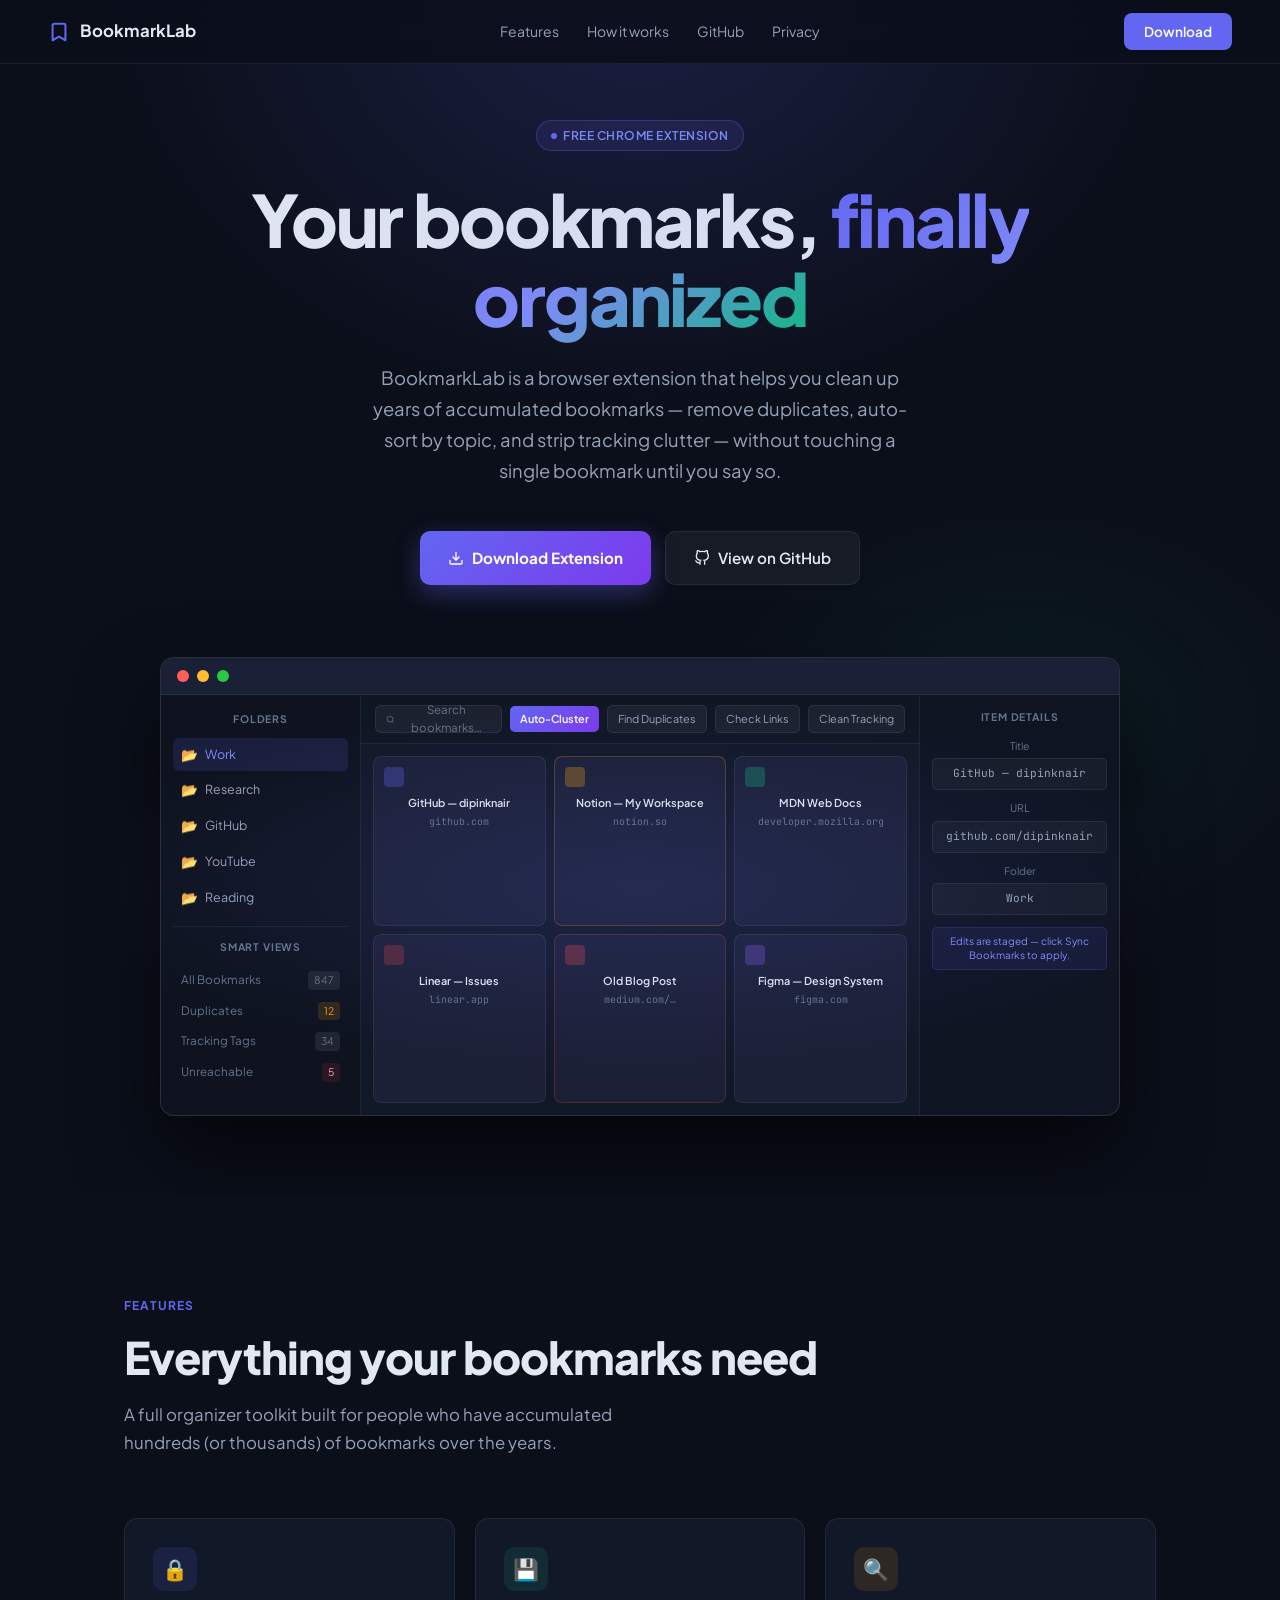
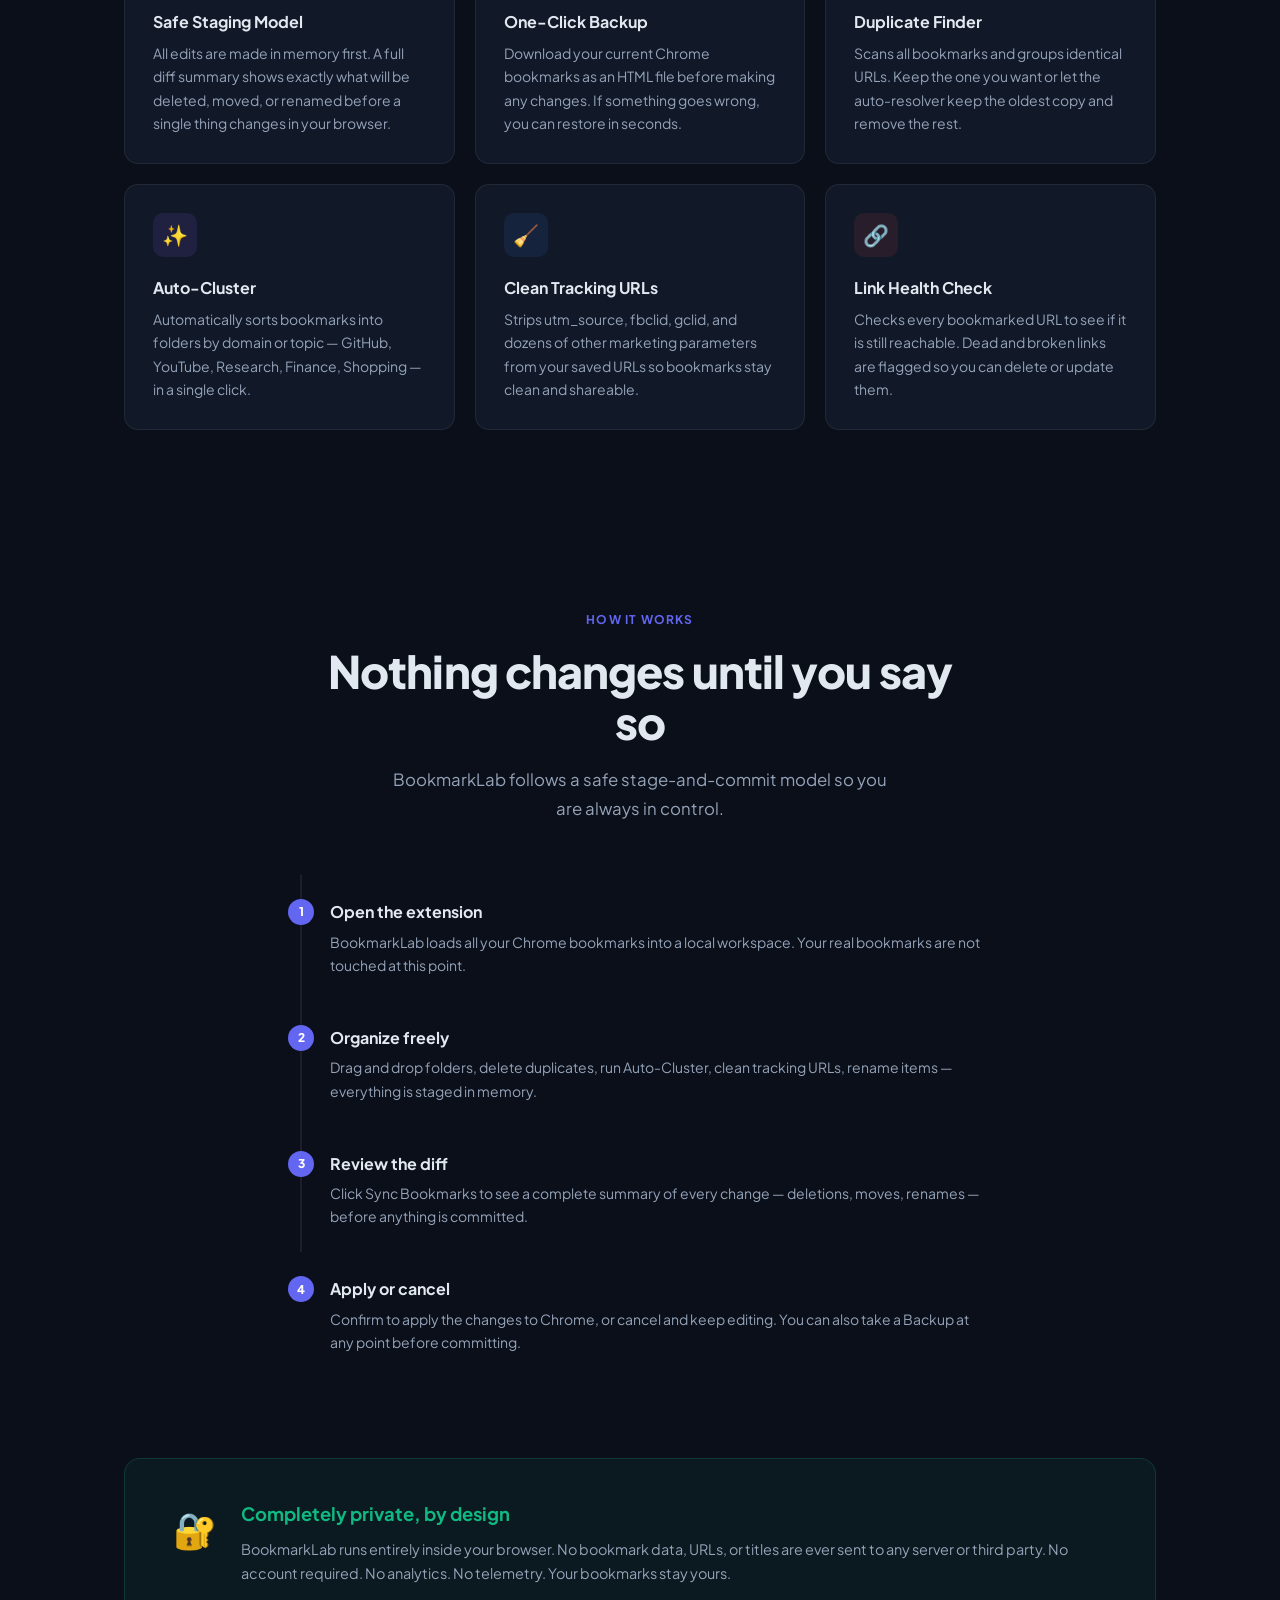
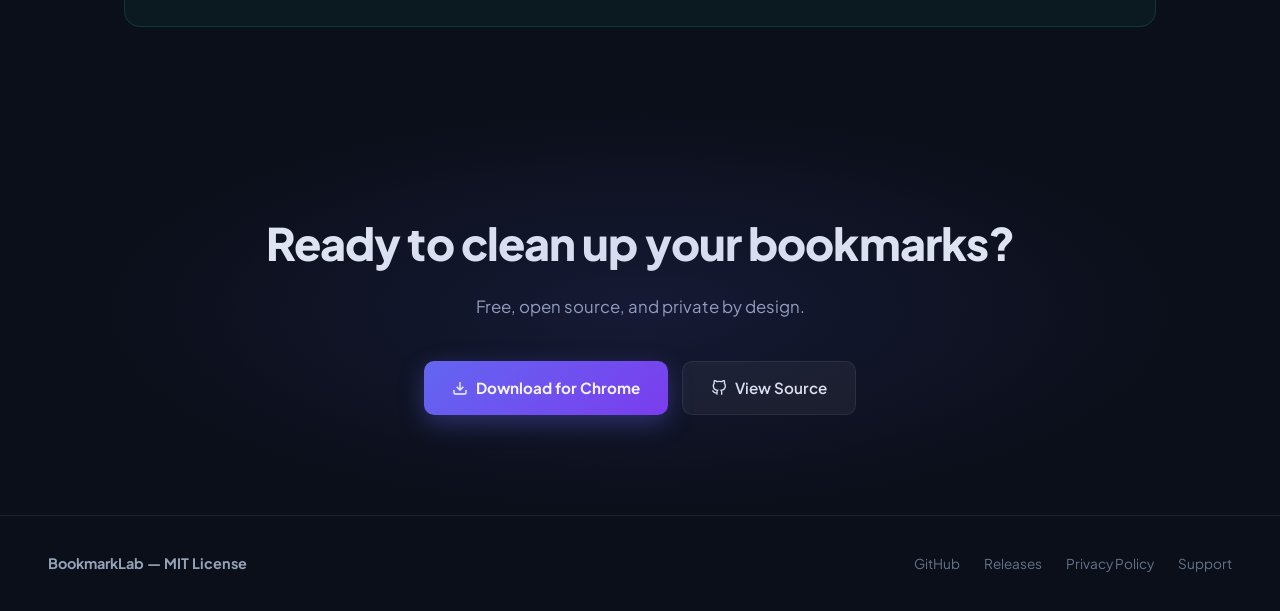
==== docs/index.html @ 8baebb4d "feat: add documentation site and GitHub Pages deployment workflow" ====
<!DOCTYPE html>
<html lang="en">
<head>
  <meta charset="UTF-8">
  <meta name="viewport" content="width=device-width, initial-scale=1.0">
  <title>BookmarkLab — Chrome Bookmark Organizer</title>
  <meta name="description" content="Organize, deduplicate, and clean your Chrome bookmarks. Review every change before it touches your browser.">
  <meta property="og:title" content="BookmarkLab">
  <meta property="og:description" content="A Chrome extension to organize, deduplicate, and clean your bookmarks safely.">
  <meta property="og:type" content="website">
  <link rel="preconnect" href="https://fonts.googleapis.com">
  <link rel="preconnect" href="https://fonts.gstatic.com" crossorigin>
  <link href="https://fonts.googleapis.com/css2?family=Plus+Jakarta+Sans:wght@400;500;600;700;800&family=JetBrains+Mono:wght@400;500&display=swap" rel="stylesheet">
  <style>
    *, *::before, *::after { box-sizing: border-box; margin: 0; padding: 0; }

    :root {
      --navy: #0b0f1a;
      --navy-2: #111827;
      --navy-3: #1a2035;
      --border: rgba(255,255,255,0.07);
      --indigo: #6366f1;
      --violet: #818cf8;
      --emerald: #10b981;
      --amber: #f59e0b;
      --text: #e2e8f0;
      --muted: #64748b;
      --sub: #94a3b8;
      --font: 'Plus Jakarta Sans', system-ui, sans-serif;
      --mono: 'JetBrains Mono', monospace;
    }

    html { scroll-behavior: smooth; }

    body {
      font-family: var(--font);
      background: var(--navy);
      color: var(--text);
      line-height: 1.6;
      -webkit-font-smoothing: antialiased;
    }

    /* ── NAV ──────────────────────────────────────── */
    nav {
      position: fixed; top: 0; left: 0; right: 0; z-index: 100;
      display: flex; align-items: center; justify-content: space-between;
      padding: 0 48px;
      height: 64px;
      background: rgba(11,15,26,0.85);
      backdrop-filter: blur(12px);
      border-bottom: 1px solid var(--border);
    }
    .nav-brand {
      display: flex; align-items: center; gap: 10px;
      font-weight: 700; font-size: 1.05rem; color: var(--text);
      text-decoration: none;
    }
    .nav-brand svg { color: var(--indigo); }
    .nav-links { display: flex; gap: 28px; }
    .nav-links a {
      font-size: 0.875rem; color: var(--sub);
      text-decoration: none; transition: color 0.2s;
    }
    .nav-links a:hover { color: var(--text); }
    .nav-cta {
      background: var(--indigo);
      color: #fff; font-size: 0.85rem; font-weight: 600;
      padding: 8px 20px; border-radius: 8px;
      text-decoration: none;
      transition: opacity 0.2s, transform 0.2s;
    }
    .nav-cta:hover { opacity: 0.88; transform: translateY(-1px); }

    /* ── HERO ─────────────────────────────────────── */
    .hero {
      min-height: 100vh;
      display: flex; flex-direction: column;
      align-items: center; justify-content: center;
      text-align: center;
      padding: 120px 24px 80px;
      position: relative;
      overflow: hidden;
    }
    .hero::before {
      content: '';
      position: absolute; inset: 0;
      background:
        radial-gradient(ellipse 60% 50% at 50% 0%, rgba(99,102,241,0.18) 0%, transparent 70%),
        radial-gradient(ellipse 40% 30% at 80% 60%, rgba(16,185,129,0.08) 0%, transparent 60%);
      pointer-events: none;
    }
    .hero-badge {
      display: inline-flex; align-items: center; gap: 6px;
      background: rgba(99,102,241,0.12);
      border: 1px solid rgba(99,102,241,0.3);
      color: var(--violet);
      font-size: 0.75rem; font-weight: 600;
      padding: 5px 14px; border-radius: 100px;
      margin-bottom: 28px;
      letter-spacing: 0.04em; text-transform: uppercase;
    }
    .hero-badge span { width: 6px; height: 6px; background: var(--indigo); border-radius: 50%; display: inline-block; }
    h1 {
      font-size: clamp(2.6rem, 6vw, 4.5rem);
      font-weight: 800; line-height: 1.1;
      letter-spacing: -0.03em;
      max-width: 800px;
      margin-bottom: 24px;
    }
    h1 em {
      font-style: normal;
      background: linear-gradient(135deg, var(--indigo), var(--violet), var(--emerald));
      -webkit-background-clip: text;
      -webkit-text-fill-color: transparent;
      background-clip: text;
    }
    .hero-sub {
      font-size: 1.15rem; color: var(--sub);
      max-width: 540px; margin-bottom: 44px; line-height: 1.7;
    }
    .hero-buttons {
      display: flex; gap: 14px; flex-wrap: wrap; justify-content: center;
    }
    .btn-primary {
      display: inline-flex; align-items: center; gap: 8px;
      background: linear-gradient(135deg, var(--indigo), #7c3aed);
      color: #fff; font-weight: 700; font-size: 0.95rem;
      padding: 14px 28px; border-radius: 10px;
      text-decoration: none;
      box-shadow: 0 8px 24px rgba(99,102,241,0.35);
      transition: transform 0.2s, box-shadow 0.2s;
    }
    .btn-primary:hover { transform: translateY(-2px); box-shadow: 0 12px 32px rgba(99,102,241,0.5); }
    .btn-secondary {
      display: inline-flex; align-items: center; gap: 8px;
      background: rgba(255,255,255,0.05);
      border: 1px solid var(--border);
      color: var(--text); font-weight: 600; font-size: 0.95rem;
      padding: 14px 28px; border-radius: 10px;
      text-decoration: none;
      transition: background 0.2s, transform 0.2s;
    }
    .btn-secondary:hover { background: rgba(255,255,255,0.09); transform: translateY(-2px); }

    /* ── SCREENSHOT MOCKUP ────────────────────────── */
    .mockup-wrap {
      margin-top: 72px;
      max-width: 960px; width: 100%;
      position: relative;
    }
    .mockup-glow {
      position: absolute; inset: -40px;
      background: radial-gradient(ellipse 80% 50% at 50% 50%, rgba(99,102,241,0.15), transparent 70%);
      pointer-events: none;
    }
    .mockup-frame {
      background: var(--navy-2);
      border: 1px solid rgba(255,255,255,0.1);
      border-radius: 14px;
      overflow: hidden;
      box-shadow: 0 40px 80px rgba(0,0,0,0.6);
    }
    .mockup-titlebar {
      background: var(--navy-3);
      padding: 12px 16px;
      display: flex; align-items: center; gap: 8px;
      border-bottom: 1px solid var(--border);
    }
    .dot { width: 12px; height: 12px; border-radius: 50%; }
    .dot-r { background: #ff5f57; }
    .dot-y { background: #febc2e; }
    .dot-g { background: #28c840; }
    .mockup-inner {
      display: grid;
      grid-template-columns: 200px 1fr 200px;
      height: 420px;
    }
    .mock-sidebar {
      background: rgba(0,0,0,0.2);
      border-right: 1px solid var(--border);
      padding: 16px 12px;
    }
    .mock-sidebar-title { font-size: 0.65rem; font-weight: 700; color: var(--muted); letter-spacing: 0.08em; text-transform: uppercase; margin-bottom: 10px; padding: 0 4px; }
    .mock-folder {
      display: flex; align-items: center; gap: 7px;
      padding: 6px 8px; border-radius: 6px;
      font-size: 0.78rem; color: var(--sub);
      cursor: default; margin-bottom: 2px;
    }
    .mock-folder.active { background: rgba(99,102,241,0.15); color: var(--violet); }
    .mock-folder-icon { font-size: 0.85rem; }
    .mock-divider { height: 1px; background: var(--border); margin: 12px 0; }
    .mock-view-item {
      display: flex; align-items: center; justify-content: space-between;
      padding: 5px 8px; border-radius: 5px;
      font-size: 0.73rem; color: var(--muted); margin-bottom: 2px;
      cursor: default;
    }
    .mock-view-item span { font-size: 0.65rem; background: rgba(255,255,255,0.08); padding: 1px 6px; border-radius: 4px; }
    .mock-view-item.warn span { background: rgba(245,158,11,0.15); color: var(--amber); }
    .mock-view-item.danger span { background: rgba(239,68,68,0.12); color: #fca5a5; }

    .mock-main { display: flex; flex-direction: column; }
    .mock-toolbar {
      padding: 10px 14px;
      display: flex; align-items: center; gap: 8px;
      border-bottom: 1px solid var(--border);
      background: rgba(0,0,0,0.1);
    }
    .mock-search {
      flex: 1; height: 28px; border-radius: 6px;
      background: rgba(255,255,255,0.05); border: 1px solid var(--border);
      display: flex; align-items: center; gap: 7px; padding: 0 10px;
      font-size: 0.72rem; color: var(--muted);
    }
    .mock-btn {
      padding: 4px 10px; border-radius: 5px;
      background: rgba(255,255,255,0.05); border: 1px solid var(--border);
      font-size: 0.68rem; color: var(--sub); white-space: nowrap;
    }
    .mock-btn.accent { background: linear-gradient(135deg, var(--indigo), #7c3aed); border: none; color: #fff; font-weight: 600; }
    .mock-grid {
      display: grid; grid-template-columns: repeat(3, 1fr);
      gap: 8px; padding: 12px; flex: 1; overflow: hidden;
    }
    .mock-card {
      background: var(--navy-3); border: 1px solid var(--border);
      border-radius: 8px; padding: 10px;
    }
    .mock-card-fav { width: 20px; height: 20px; border-radius: 4px; background: var(--border); margin-bottom: 7px; }
    .mock-card-title { font-size: 0.68rem; font-weight: 600; color: var(--text); margin-bottom: 3px; white-space: nowrap; overflow: hidden; text-overflow: ellipsis; }
    .mock-card-url { font-size: 0.62rem; color: var(--muted); font-family: var(--mono); white-space: nowrap; overflow: hidden; text-overflow: ellipsis; }
    .mock-card.dup { border-color: rgba(245,158,11,0.25); }
    .mock-card.broken { border-color: rgba(239,68,68,0.25); }

    .mock-inspector {
      border-left: 1px solid var(--border);
      padding: 14px 12px;
      background: rgba(0,0,0,0.15);
    }
    .mock-insp-title { font-size: 0.65rem; font-weight: 700; color: var(--muted); letter-spacing: 0.08em; text-transform: uppercase; margin-bottom: 12px; }
    .mock-insp-label { font-size: 0.65rem; color: var(--muted); margin-bottom: 4px; margin-top: 10px; }
    .mock-insp-field { background: rgba(255,255,255,0.04); border: 1px solid var(--border); border-radius: 5px; padding: 6px 8px; font-size: 0.7rem; color: var(--sub); font-family: var(--mono); width: 100%; }
    .mock-insp-badge { margin-top: 12px; background: rgba(99,102,241,0.1); border: 1px solid rgba(99,102,241,0.2); border-radius: 5px; padding: 6px 8px; font-size: 0.63rem; color: var(--violet); line-height: 1.4; }

    /* ── FEATURES ─────────────────────────────────── */
    section { padding: 100px 24px; max-width: 1080px; margin: 0 auto; }
    .section-label {
      font-size: 0.75rem; font-weight: 700; letter-spacing: 0.1em;
      text-transform: uppercase; color: var(--indigo);
      margin-bottom: 16px;
    }
    .section-title {
      font-size: clamp(1.8rem, 4vw, 2.8rem);
      font-weight: 800; letter-spacing: -0.02em;
      margin-bottom: 18px; line-height: 1.15;
    }
    .section-sub { font-size: 1.05rem; color: var(--sub); max-width: 520px; line-height: 1.7; margin-bottom: 60px; }

    .features-grid { display: grid; grid-template-columns: repeat(auto-fit, minmax(300px, 1fr)); gap: 20px; }
    .feature-card {
      background: var(--navy-2);
      border: 1px solid var(--border);
      border-radius: 14px; padding: 28px;
      transition: border-color 0.2s, transform 0.2s;
    }
    .feature-card:hover { border-color: rgba(99,102,241,0.3); transform: translateY(-3px); }
    .feature-icon {
      width: 44px; height: 44px; border-radius: 10px;
      display: flex; align-items: center; justify-content: center;
      margin-bottom: 18px;
      font-size: 1.3rem;
    }
    .feature-icon.indigo { background: rgba(99,102,241,0.12); }
    .feature-icon.emerald { background: rgba(16,185,129,0.12); }
    .feature-icon.amber { background: rgba(245,158,11,0.12); }
    .feature-icon.red { background: rgba(239,68,68,0.10); }
    .feature-icon.violet { background: rgba(139,92,246,0.12); }
    .feature-icon.blue { background: rgba(59,130,246,0.10); }
    .feature-card h3 { font-size: 1rem; font-weight: 700; margin-bottom: 8px; }
    .feature-card p { font-size: 0.875rem; color: var(--sub); line-height: 1.65; }

    /* ── HOW IT WORKS ─────────────────────────────── */
    .how-section { padding: 80px 24px; }
    .how-inner { max-width: 680px; margin: 0 auto; text-align: center; }
    .steps { display: flex; flex-direction: column; gap: 0; margin-top: 52px; text-align: left; }
    .step {
      display: flex; gap: 20px; padding: 24px 0;
      border-left: 2px solid var(--border); padding-left: 28px;
      position: relative;
    }
    .step::before {
      content: attr(data-n);
      position: absolute; left: -14px; top: 24px;
      width: 26px; height: 26px;
      background: var(--indigo); color: #fff;
      font-size: 0.75rem; font-weight: 800;
      border-radius: 50%;
      display: flex; align-items: center; justify-content: center;
    }
    .step:last-child { border-left-color: transparent; }
    .step-body h4 { font-size: 1rem; font-weight: 700; margin-bottom: 6px; }
    .step-body p { font-size: 0.875rem; color: var(--sub); line-height: 1.65; }

    /* ── PRIVACY CALLOUT ──────────────────────────── */
    .privacy-banner {
      margin: 0 24px 80px;
      max-width: 1080px;
      margin-left: auto; margin-right: auto;
      background: rgba(16,185,129,0.06);
      border: 1px solid rgba(16,185,129,0.2);
      border-radius: 16px; padding: 40px 48px;
      display: flex; align-items: flex-start; gap: 24px;
    }
    .privacy-icon { font-size: 2.2rem; flex-shrink: 0; margin-top: 2px; }
    .privacy-banner h3 { font-size: 1.15rem; font-weight: 700; color: var(--emerald); margin-bottom: 8px; }
    .privacy-banner p { font-size: 0.9rem; color: var(--sub); line-height: 1.7; }

    /* ── CTA ──────────────────────────────────────── */
    .cta-section {
      text-align: center; padding: 100px 24px;
      position: relative; overflow: hidden;
    }
    .cta-section::before {
      content: '';
      position: absolute; inset: 0;
      background: radial-gradient(ellipse 60% 70% at 50% 50%, rgba(99,102,241,0.12), transparent 70%);
      pointer-events: none;
    }
    .cta-section h2 { font-size: clamp(1.8rem, 4vw, 2.8rem); font-weight: 800; letter-spacing: -0.02em; margin-bottom: 16px; }
    .cta-section p { font-size: 1.05rem; color: var(--sub); margin-bottom: 40px; }

    /* ── FOOTER ───────────────────────────────────── */
    footer {
      border-top: 1px solid var(--border);
      padding: 36px 48px;
      display: flex; align-items: center; justify-content: space-between;
      flex-wrap: wrap; gap: 16px;
    }
    .footer-brand { font-weight: 700; font-size: 0.9rem; color: var(--sub); }
    .footer-links { display: flex; gap: 24px; }
    .footer-links a { font-size: 0.85rem; color: var(--muted); text-decoration: none; transition: color 0.2s; }
    .footer-links a:hover { color: var(--text); }

    @media (max-width: 768px) {
      nav { padding: 0 20px; }
      .nav-links { display: none; }
      .mockup-inner { grid-template-columns: 1fr; }
      .mock-sidebar, .mock-inspector { display: none; }
      .privacy-banner { flex-direction: column; padding: 28px 24px; }
      footer { flex-direction: column; align-items: flex-start; }
    }
  </style>
</head>
<body>

  <!-- Nav -->
  <nav>
    <a class="nav-brand" href="#">
      <svg width="22" height="22" viewBox="0 0 24 24" fill="none" stroke="currentColor" stroke-width="2.2" stroke-linecap="round" stroke-linejoin="round">
        <path d="m19 21-7-4-7 4V5a2 2 0 0 1 2-2h10a2 2 0 0 1 2 2v16z"/>
      </svg>
      BookmarkLab
    </a>
    <div class="nav-links">
      <a href="#features">Features</a>
      <a href="#how-it-works">How it works</a>
      <a href="https://github.com/dipinknair/bookmarklab-extension" target="_blank">GitHub</a>
      <a href="https://github.com/dipinknair/bookmarklab-extension/blob/main/PRIVACY_POLICY.md" target="_blank">Privacy</a>
    </div>
    <a class="nav-cta" href="https://github.com/dipinknair/bookmarklab-extension/releases/latest" target="_blank">Download</a>
  </nav>

  <!-- Hero -->
  <div class="hero">
    <div class="hero-badge"><span></span> Free Chrome Extension</div>
    <h1>Your bookmarks, <em>finally organized</em></h1>
    <p class="hero-sub">
      BookmarkLab is a browser extension that helps you clean up years of accumulated bookmarks — remove duplicates, auto-sort by topic, and strip tracking clutter — without touching a single bookmark until you say so.
    </p>
    <div class="hero-buttons">
      <a class="btn-primary" href="https://github.com/dipinknair/bookmarklab-extension/releases/latest" target="_blank">
        <svg width="16" height="16" viewBox="0 0 24 24" fill="none" stroke="currentColor" stroke-width="2"><path d="M21 15v4a2 2 0 0 1-2 2H5a2 2 0 0 1-2-2v-4"/><polyline points="7 10 12 15 17 10"/><line x1="12" y1="15" x2="12" y2="3"/></svg>
        Download Extension
      </a>
      <a class="btn-secondary" href="https://github.com/dipinknair/bookmarklab-extension" target="_blank">
        <svg width="16" height="16" viewBox="0 0 24 24" fill="none" stroke="currentColor" stroke-width="2"><path d="M9 19c-5 1.5-5-2.5-7-3m14 6v-3.87a3.37 3.37 0 0 0-.94-2.61c3.14-.35 6.44-1.54 6.44-7A5.44 5.44 0 0 0 20 4.77 5.07 5.07 0 0 0 19.91 1S18.73.65 16 2.48a13.38 13.38 0 0 0-7 0C6.27.65 5.09 1 5.09 1A5.07 5.07 0 0 0 5 4.77a5.44 5.44 0 0 0-1.5 3.78c0 5.42 3.3 6.61 6.44 7A3.37 3.37 0 0 0 9 18.13V22"/></svg>
        View on GitHub
      </a>
    </div>

    <!-- UI Mockup -->
    <div class="mockup-wrap">
      <div class="mockup-glow"></div>
      <div class="mockup-frame">
        <div class="mockup-titlebar">
          <div class="dot dot-r"></div>
          <div class="dot dot-y"></div>
          <div class="dot dot-g"></div>
        </div>
        <div class="mockup-inner">
          <!-- Sidebar -->
          <div class="mock-sidebar">
            <div class="mock-sidebar-title">Folders</div>
            <div class="mock-folder active"><span class="mock-folder-icon">📂</span> Work</div>
            <div class="mock-folder"><span class="mock-folder-icon">📂</span> Research</div>
            <div class="mock-folder"><span class="mock-folder-icon">📂</span> GitHub</div>
            <div class="mock-folder"><span class="mock-folder-icon">📂</span> YouTube</div>
            <div class="mock-folder"><span class="mock-folder-icon">📂</span> Reading</div>
            <div class="mock-divider"></div>
            <div class="mock-sidebar-title">Smart Views</div>
            <div class="mock-view-item">All Bookmarks <span>847</span></div>
            <div class="mock-view-item warn">Duplicates <span>12</span></div>
            <div class="mock-view-item">Tracking Tags <span>34</span></div>
            <div class="mock-view-item danger">Unreachable <span>5</span></div>
          </div>

          <!-- Main -->
          <div class="mock-main">
            <div class="mock-toolbar">
              <div class="mock-search">
                <svg width="11" height="11" viewBox="0 0 24 24" fill="none" stroke="currentColor" stroke-width="2"><circle cx="11" cy="11" r="8"/><line x1="21" y1="21" x2="16.65" y2="16.65"/></svg>
                Search bookmarks…
              </div>
              <div class="mock-btn accent">Auto-Cluster</div>
              <div class="mock-btn">Find Duplicates</div>
              <div class="mock-btn">Check Links</div>
              <div class="mock-btn">Clean Tracking</div>
            </div>
            <div class="mock-grid">
              <div class="mock-card">
                <div class="mock-card-fav" style="background:rgba(99,102,241,0.3);"></div>
                <div class="mock-card-title">GitHub — dipinknair</div>
                <div class="mock-card-url">github.com</div>
              </div>
              <div class="mock-card dup">
                <div class="mock-card-fav" style="background:rgba(245,158,11,0.3);"></div>
                <div class="mock-card-title">Notion — My Workspace</div>
                <div class="mock-card-url">notion.so</div>
              </div>
              <div class="mock-card">
                <div class="mock-card-fav" style="background:rgba(16,185,129,0.3);"></div>
                <div class="mock-card-title">MDN Web Docs</div>
                <div class="mock-card-url">developer.mozilla.org</div>
              </div>
              <div class="mock-card">
                <div class="mock-card-fav" style="background:rgba(239,68,68,0.25);"></div>
                <div class="mock-card-title">Linear — Issues</div>
                <div class="mock-card-url">linear.app</div>
              </div>
              <div class="mock-card broken">
                <div class="mock-card-fav" style="background:rgba(239,68,68,0.3);"></div>
                <div class="mock-card-title">Old Blog Post</div>
                <div class="mock-card-url">medium.com/…</div>
              </div>
              <div class="mock-card">
                <div class="mock-card-fav" style="background:rgba(139,92,246,0.3);"></div>
                <div class="mock-card-title">Figma — Design System</div>
                <div class="mock-card-url">figma.com</div>
              </div>
            </div>
          </div>

          <!-- Inspector -->
          <div class="mock-inspector">
            <div class="mock-insp-title">Item Details</div>
            <div class="mock-insp-label">Title</div>
            <div class="mock-insp-field">GitHub — dipinknair</div>
            <div class="mock-insp-label">URL</div>
            <div class="mock-insp-field">github.com/dipinknair</div>
            <div class="mock-insp-label">Folder</div>
            <div class="mock-insp-field">Work</div>
            <div class="mock-insp-badge">Edits are staged — click Sync Bookmarks to apply.</div>
          </div>
        </div>
      </div>
    </div>
  </div>

  <!-- Features -->
  <section id="features">
    <div class="section-label">Features</div>
    <h2 class="section-title">Everything your bookmarks need</h2>
    <p class="section-sub">A full organizer toolkit built for people who have accumulated hundreds (or thousands) of bookmarks over the years.</p>

    <div class="features-grid">
      <div class="feature-card">
        <div class="feature-icon indigo">🔒</div>
        <h3>Safe Staging Model</h3>
        <p>All edits are made in memory first. A full diff summary shows exactly what will be deleted, moved, or renamed before a single thing changes in your browser.</p>
      </div>
      <div class="feature-card">
        <div class="feature-icon emerald">💾</div>
        <h3>One-Click Backup</h3>
        <p>Download your current Chrome bookmarks as an HTML file before making any changes. If something goes wrong, you can restore in seconds.</p>
      </div>
      <div class="feature-card">
        <div class="feature-icon amber">🔍</div>
        <h3>Duplicate Finder</h3>
        <p>Scans all bookmarks and groups identical URLs. Keep the one you want or let the auto-resolver keep the oldest copy and remove the rest.</p>
      </div>
      <div class="feature-card">
        <div class="feature-icon violet">✨</div>
        <h3>Auto-Cluster</h3>
        <p>Automatically sorts bookmarks into folders by domain or topic — GitHub, YouTube, Research, Finance, Shopping — in a single click.</p>
      </div>
      <div class="feature-card">
        <div class="feature-icon blue">🧹</div>
        <h3>Clean Tracking URLs</h3>
        <p>Strips utm_source, fbclid, gclid, and dozens of other marketing parameters from your saved URLs so bookmarks stay clean and shareable.</p>
      </div>
      <div class="feature-card">
        <div class="feature-icon red">🔗</div>
        <h3>Link Health Check</h3>
        <p>Checks every bookmarked URL to see if it is still reachable. Dead and broken links are flagged so you can delete or update them.</p>
      </div>
    </div>
  </section>

  <!-- How it works -->
  <div class="how-section" id="how-it-works">
    <div class="how-inner">
      <div class="section-label" style="text-align:center;">How it works</div>
      <h2 class="section-title">Nothing changes until you say so</h2>
      <p class="section-sub" style="margin:0 auto 0;">BookmarkLab follows a safe stage-and-commit model so you are always in control.</p>

      <div class="steps">
        <div class="step" data-n="1">
          <div class="step-body">
            <h4>Open the extension</h4>
            <p>BookmarkLab loads all your Chrome bookmarks into a local workspace. Your real bookmarks are not touched at this point.</p>
          </div>
        </div>
        <div class="step" data-n="2">
          <div class="step-body">
            <h4>Organize freely</h4>
            <p>Drag and drop folders, delete duplicates, run Auto-Cluster, clean tracking URLs, rename items — everything is staged in memory.</p>
          </div>
        </div>
        <div class="step" data-n="3">
          <div class="step-body">
            <h4>Review the diff</h4>
            <p>Click Sync Bookmarks to see a complete summary of every change — deletions, moves, renames — before anything is committed.</p>
          </div>
        </div>
        <div class="step" data-n="4">
          <div class="step-body">
            <h4>Apply or cancel</h4>
            <p>Confirm to apply the changes to Chrome, or cancel and keep editing. You can also take a Backup at any point before committing.</p>
          </div>
        </div>
      </div>
    </div>
  </div>

  <!-- Privacy -->
  <div style="max-width:1080px; margin:0 auto; padding:0 24px;">
    <div class="privacy-banner">
      <div class="privacy-icon">🔐</div>
      <div>
        <h3>Completely private, by design</h3>
        <p>BookmarkLab runs entirely inside your browser. No bookmark data, URLs, or titles are ever sent to any server or third party. No account required. No analytics. No telemetry. Your bookmarks stay yours.</p>
      </div>
    </div>
  </div>

  <!-- CTA -->
  <div class="cta-section">
    <h2>Ready to clean up your bookmarks?</h2>
    <p>Free, open source, and private by design.</p>
    <div class="hero-buttons" style="justify-content:center;">
      <a class="btn-primary" href="https://github.com/dipinknair/bookmarklab-extension/releases/latest" target="_blank">
        <svg width="16" height="16" viewBox="0 0 24 24" fill="none" stroke="currentColor" stroke-width="2"><path d="M21 15v4a2 2 0 0 1-2 2H5a2 2 0 0 1-2-2v-4"/><polyline points="7 10 12 15 17 10"/><line x1="12" y1="15" x2="12" y2="3"/></svg>
        Download for Chrome
      </a>
      <a class="btn-secondary" href="https://github.com/dipinknair/bookmarklab-extension" target="_blank">
        <svg width="16" height="16" viewBox="0 0 24 24" fill="none" stroke="currentColor" stroke-width="2"><path d="M9 19c-5 1.5-5-2.5-7-3m14 6v-3.87a3.37 3.37 0 0 0-.94-2.61c3.14-.35 6.44-1.54 6.44-7A5.44 5.44 0 0 0 20 4.77 5.07 5.07 0 0 0 19.91 1S18.73.65 16 2.48a13.38 13.38 0 0 0-7 0C6.27.65 5.09 1 5.09 1A5.07 5.07 0 0 0 5 4.77a5.44 5.44 0 0 0-1.5 3.78c0 5.42 3.3 6.61 6.44 7A3.37 3.37 0 0 0 9 18.13V22"/></svg>
        View Source
      </a>
    </div>
  </div>

  <!-- Footer -->
  <footer>
    <div class="footer-brand">BookmarkLab &mdash; MIT License</div>
    <div class="footer-links">
      <a href="https://github.com/dipinknair/bookmarklab-extension" target="_blank">GitHub</a>
      <a href="https://github.com/dipinknair/bookmarklab-extension/releases" target="_blank">Releases</a>
      <a href="https://github.com/dipinknair/bookmarklab-extension/blob/main/PRIVACY_POLICY.md" target="_blank">Privacy Policy</a>
      <a href="https://github.com/dipinknair/bookmarklab-extension/issues" target="_blank">Support</a>
    </div>
  </footer>

</body>
</html>
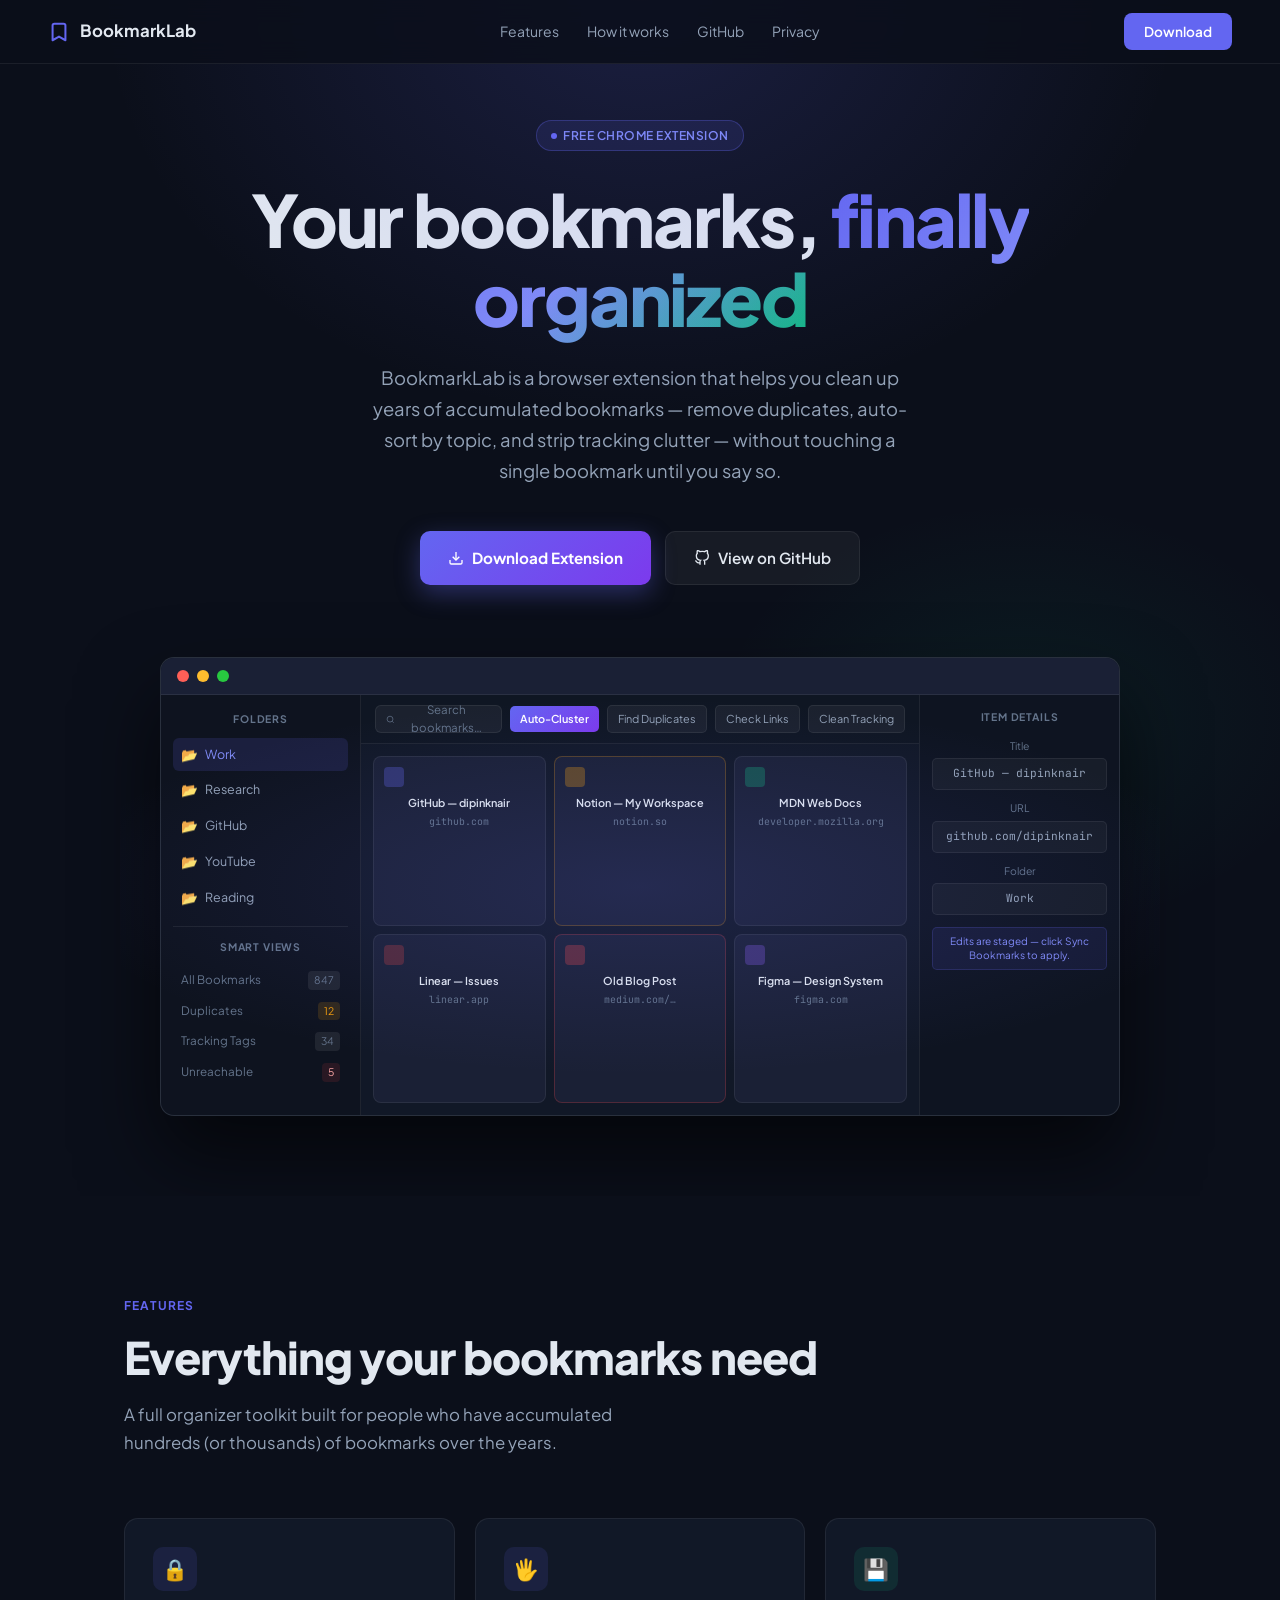
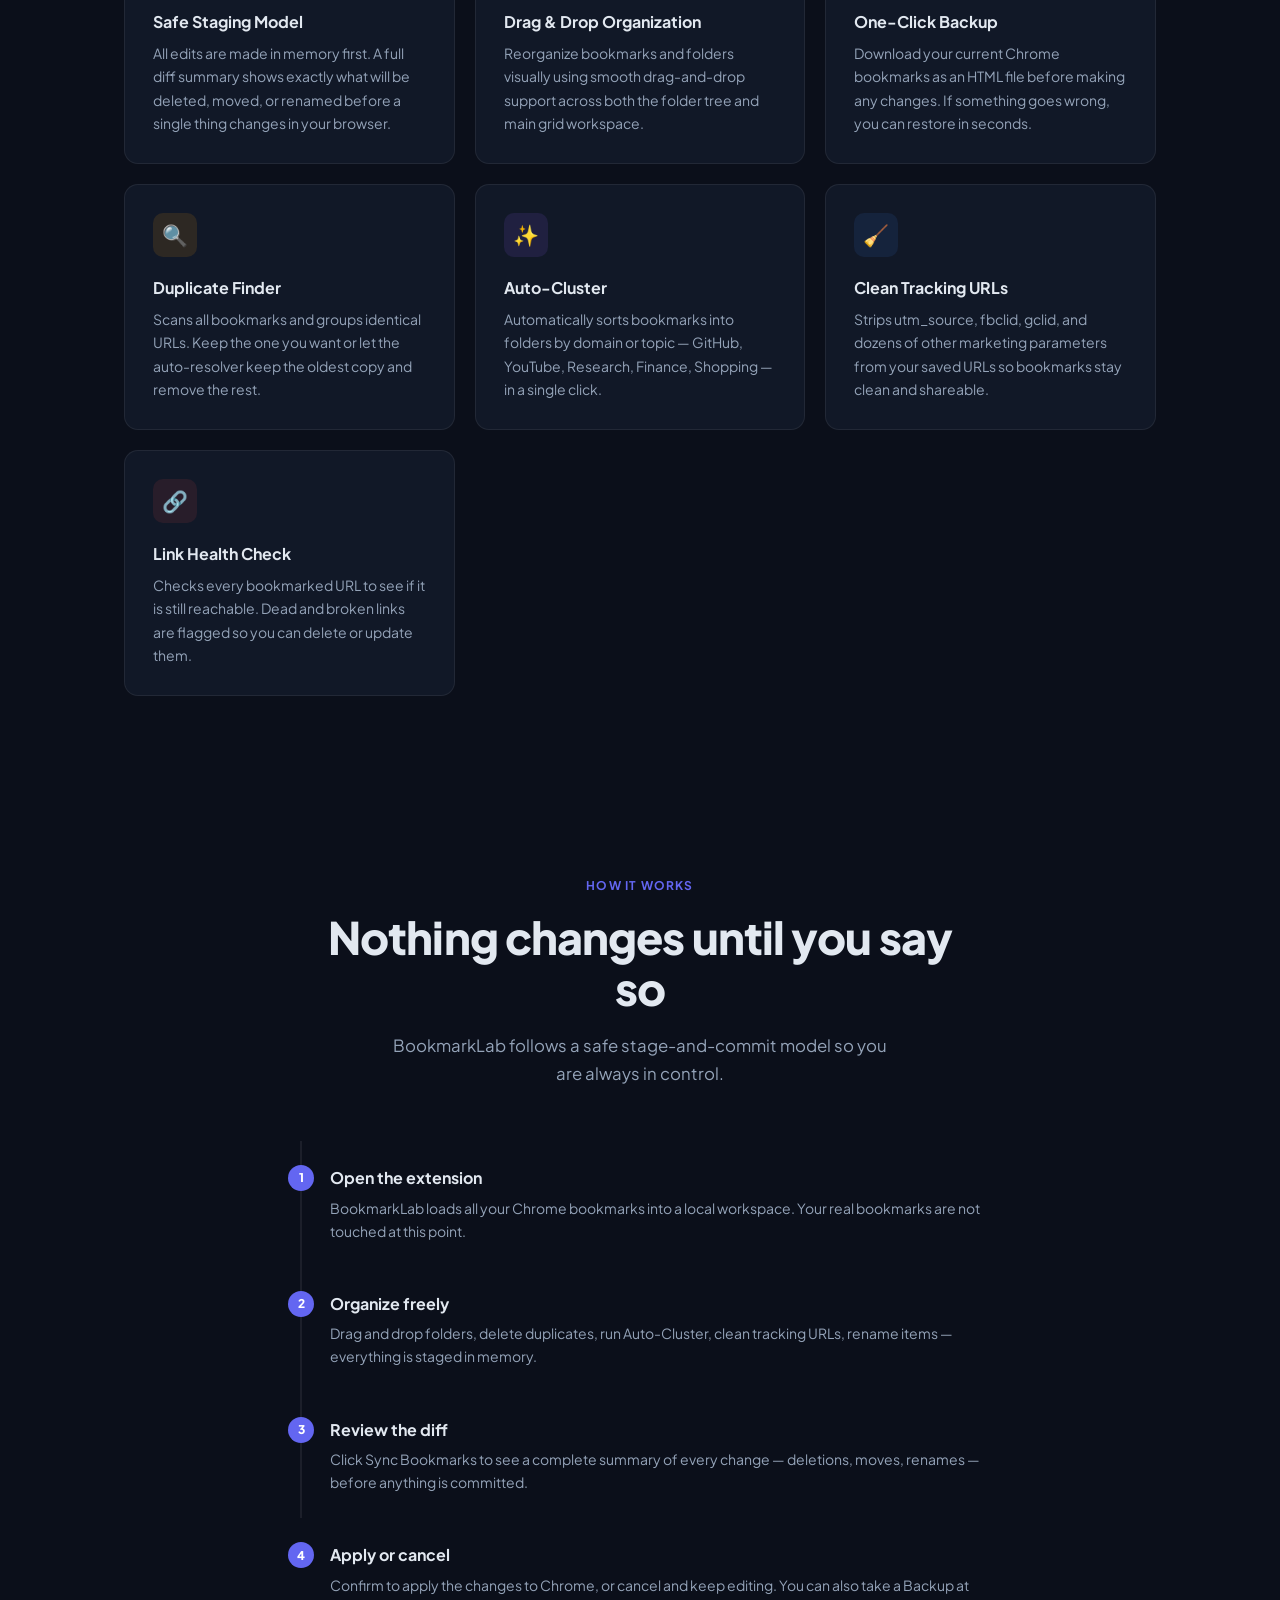
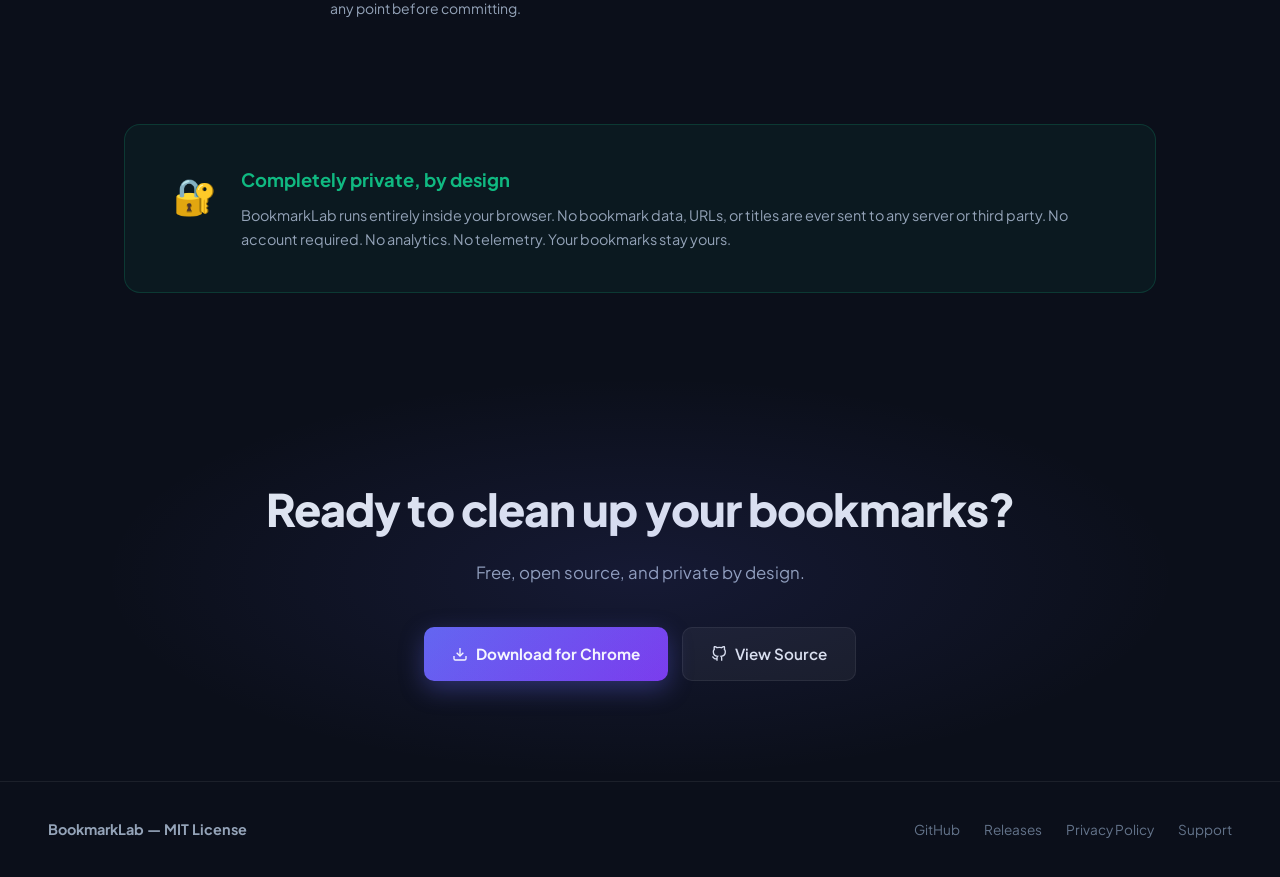
==== commit 99a80888: "update docs" ====
--- a/docs/index.html
+++ b/docs/index.html
@@ -490,6 +490,11 @@
         <p>All edits are made in memory first. A full diff summary shows exactly what will be deleted, moved, or renamed before a single thing changes in your browser.</p>
       </div>
       <div class="feature-card">
+        <div class="feature-icon indigo">🖐️</div>
+        <h3>Drag & Drop Organization</h3>
+        <p>Reorganize bookmarks and folders visually using smooth drag-and-drop support across both the folder tree and main grid workspace.</p>
+      </div>
+      <div class="feature-card">
         <div class="feature-icon emerald">💾</div>
         <h3>One-Click Backup</h3>
         <p>Download your current Chrome bookmarks as an HTML file before making any changes. If something goes wrong, you can restore in seconds.</p>
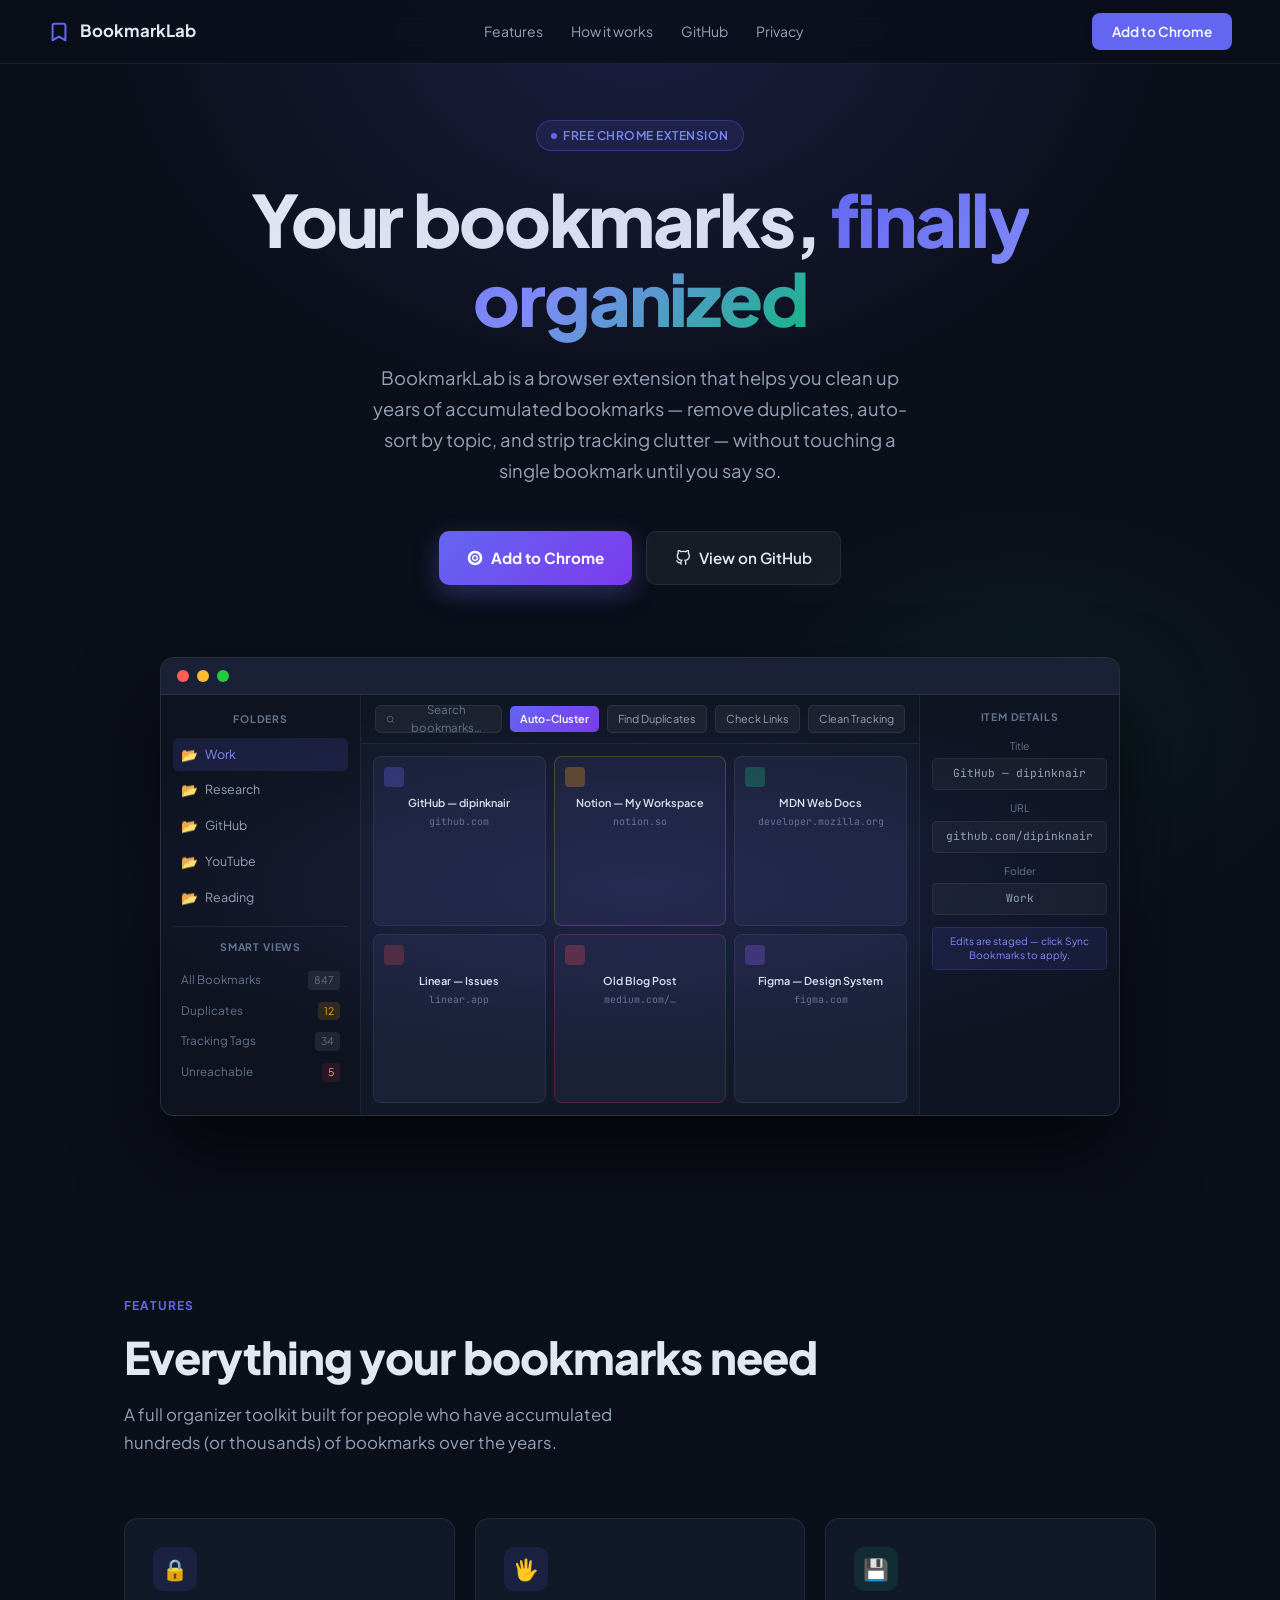
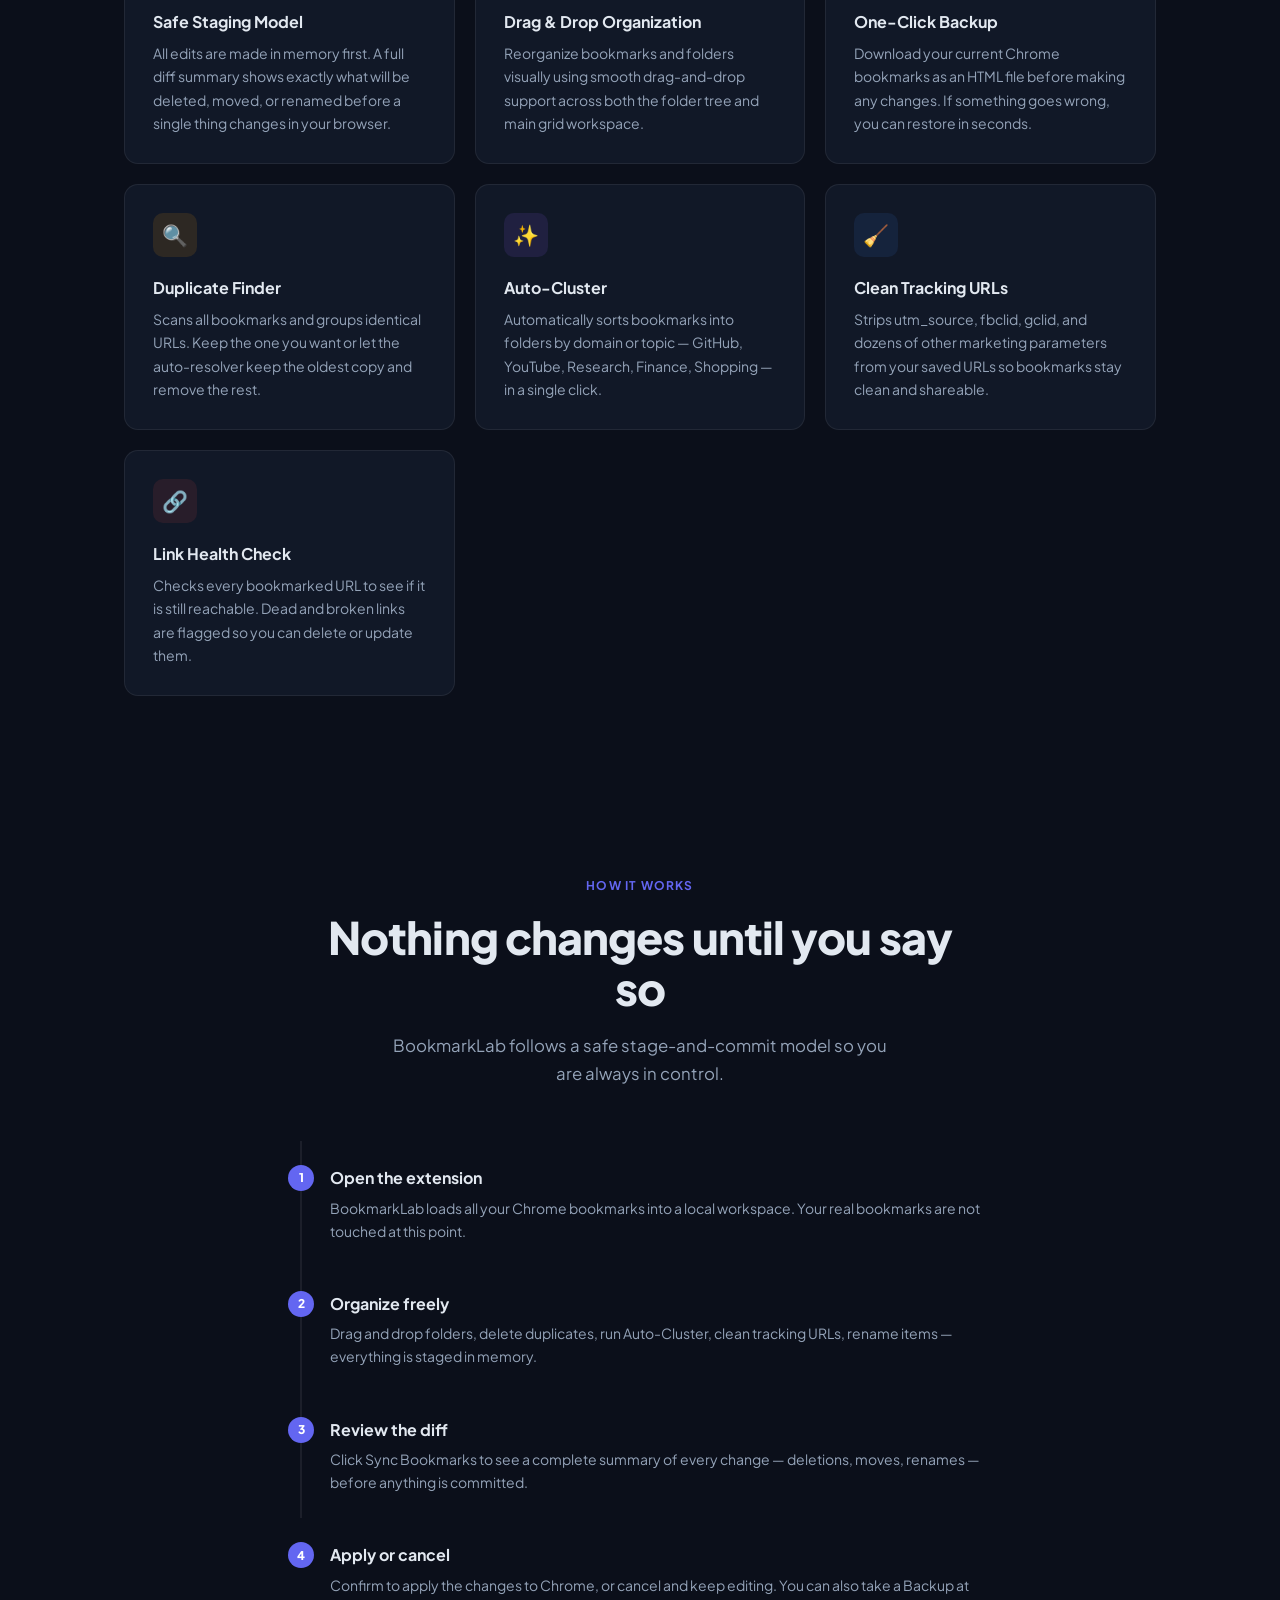
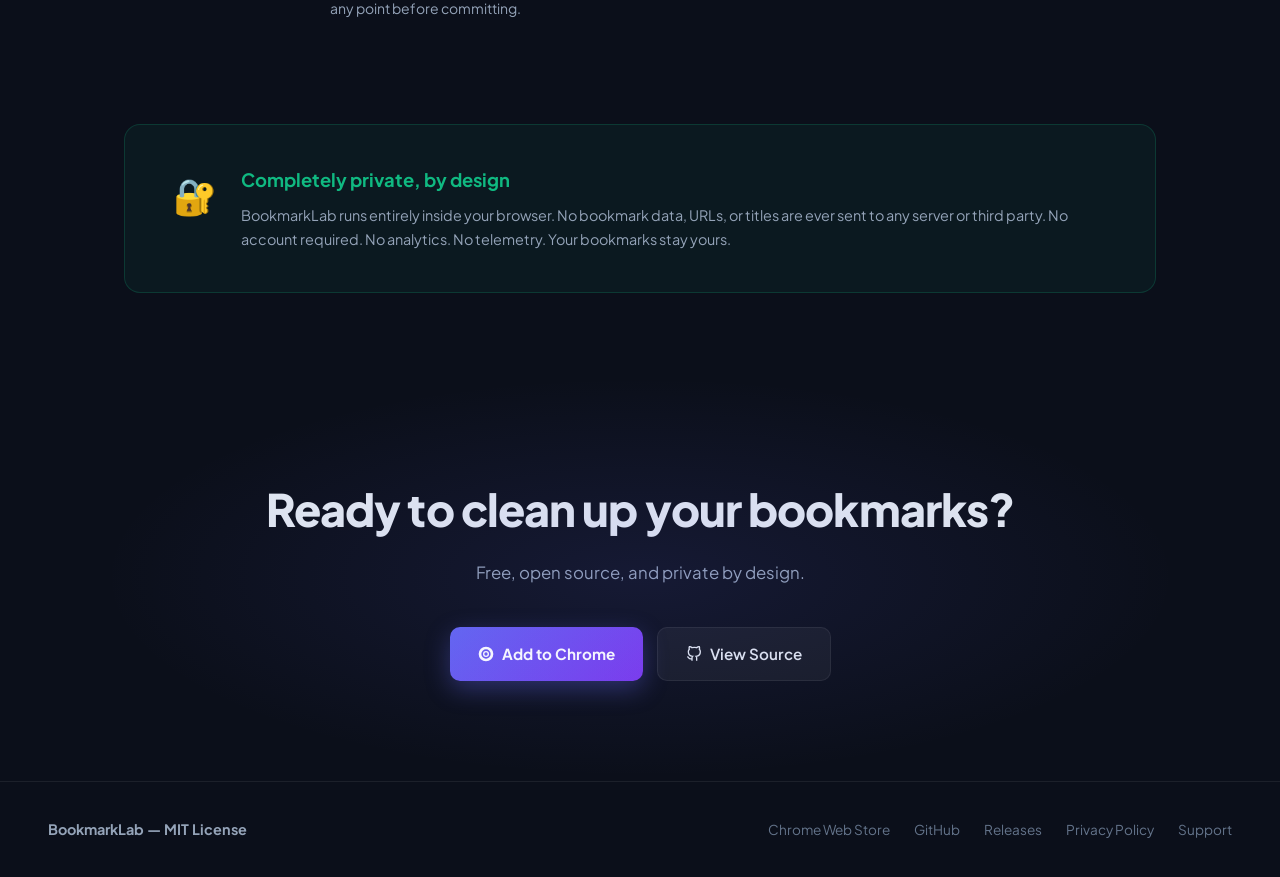
==== commit 2251dcd1: "update link" ====
--- a/docs/index.html
+++ b/docs/index.html
@@ -368,7 +368,7 @@
       <a href="https://github.com/dipinknair/bookmarklab-extension" target="_blank">GitHub</a>
       <a href="https://github.com/dipinknair/bookmarklab-extension/blob/main/PRIVACY_POLICY.md" target="_blank">Privacy</a>
     </div>
-    <a class="nav-cta" href="https://github.com/dipinknair/bookmarklab-extension/releases/latest" target="_blank">Download</a>
+    <a class="nav-cta" href="https://chromewebstore.google.com/detail/bookmarklab/lppfdghjnnndidlpfddfngijmfbfkflm" target="_blank">Add to Chrome</a>
   </nav>
 
   <!-- Hero -->
@@ -379,9 +379,9 @@
       BookmarkLab is a browser extension that helps you clean up years of accumulated bookmarks — remove duplicates, auto-sort by topic, and strip tracking clutter — without touching a single bookmark until you say so.
     </p>
     <div class="hero-buttons">
-      <a class="btn-primary" href="https://github.com/dipinknair/bookmarklab-extension/releases/latest" target="_blank">
-        <svg width="16" height="16" viewBox="0 0 24 24" fill="none" stroke="currentColor" stroke-width="2"><path d="M21 15v4a2 2 0 0 1-2 2H5a2 2 0 0 1-2-2v-4"/><polyline points="7 10 12 15 17 10"/><line x1="12" y1="15" x2="12" y2="3"/></svg>
-        Download Extension
+      <a class="btn-primary" href="https://chromewebstore.google.com/detail/bookmarklab/lppfdghjnnndidlpfddfngijmfbfkflm" target="_blank">
+        <svg width="16" height="16" viewBox="0 0 24 24" fill="none" stroke="currentColor" stroke-width="2"><path d="M12 2a10 10 0 1 0 10 10A10 10 0 0 0 12 2zm0 18a8 8 0 1 1 8-8 8 8 0 0 1-8 8z"/><circle cx="12" cy="12" r="3.5"/></svg>
+        Add to Chrome
       </a>
       <a class="btn-secondary" href="https://github.com/dipinknair/bookmarklab-extension" target="_blank">
         <svg width="16" height="16" viewBox="0 0 24 24" fill="none" stroke="currentColor" stroke-width="2"><path d="M9 19c-5 1.5-5-2.5-7-3m14 6v-3.87a3.37 3.37 0 0 0-.94-2.61c3.14-.35 6.44-1.54 6.44-7A5.44 5.44 0 0 0 20 4.77 5.07 5.07 0 0 0 19.91 1S18.73.65 16 2.48a13.38 13.38 0 0 0-7 0C6.27.65 5.09 1 5.09 1A5.07 5.07 0 0 0 5 4.77a5.44 5.44 0 0 0-1.5 3.78c0 5.42 3.3 6.61 6.44 7A3.37 3.37 0 0 0 9 18.13V22"/></svg>
@@ -574,9 +574,9 @@
     <h2>Ready to clean up your bookmarks?</h2>
     <p>Free, open source, and private by design.</p>
     <div class="hero-buttons" style="justify-content:center;">
-      <a class="btn-primary" href="https://github.com/dipinknair/bookmarklab-extension/releases/latest" target="_blank">
-        <svg width="16" height="16" viewBox="0 0 24 24" fill="none" stroke="currentColor" stroke-width="2"><path d="M21 15v4a2 2 0 0 1-2 2H5a2 2 0 0 1-2-2v-4"/><polyline points="7 10 12 15 17 10"/><line x1="12" y1="15" x2="12" y2="3"/></svg>
-        Download for Chrome
+      <a class="btn-primary" href="https://chromewebstore.google.com/detail/bookmarklab/lppfdghjnnndidlpfddfngijmfbfkflm" target="_blank">
+        <svg width="16" height="16" viewBox="0 0 24 24" fill="none" stroke="currentColor" stroke-width="2"><path d="M12 2a10 10 0 1 0 10 10A10 10 0 0 0 12 2zm0 18a8 8 0 1 1 8-8 8 8 0 0 1-8 8z"/><circle cx="12" cy="12" r="3.5"/></svg>
+        Add to Chrome
       </a>
       <a class="btn-secondary" href="https://github.com/dipinknair/bookmarklab-extension" target="_blank">
         <svg width="16" height="16" viewBox="0 0 24 24" fill="none" stroke="currentColor" stroke-width="2"><path d="M9 19c-5 1.5-5-2.5-7-3m14 6v-3.87a3.37 3.37 0 0 0-.94-2.61c3.14-.35 6.44-1.54 6.44-7A5.44 5.44 0 0 0 20 4.77 5.07 5.07 0 0 0 19.91 1S18.73.65 16 2.48a13.38 13.38 0 0 0-7 0C6.27.65 5.09 1 5.09 1A5.07 5.07 0 0 0 5 4.77a5.44 5.44 0 0 0-1.5 3.78c0 5.42 3.3 6.61 6.44 7A3.37 3.37 0 0 0 9 18.13V22"/></svg>
@@ -589,6 +589,7 @@
   <footer>
     <div class="footer-brand">BookmarkLab &mdash; MIT License</div>
     <div class="footer-links">
+      <a href="https://chromewebstore.google.com/detail/bookmarklab/lppfdghjnnndidlpfddfngijmfbfkflm" target="_blank">Chrome Web Store</a>
       <a href="https://github.com/dipinknair/bookmarklab-extension" target="_blank">GitHub</a>
       <a href="https://github.com/dipinknair/bookmarklab-extension/releases" target="_blank">Releases</a>
       <a href="https://github.com/dipinknair/bookmarklab-extension/blob/main/PRIVACY_POLICY.md" target="_blank">Privacy Policy</a>
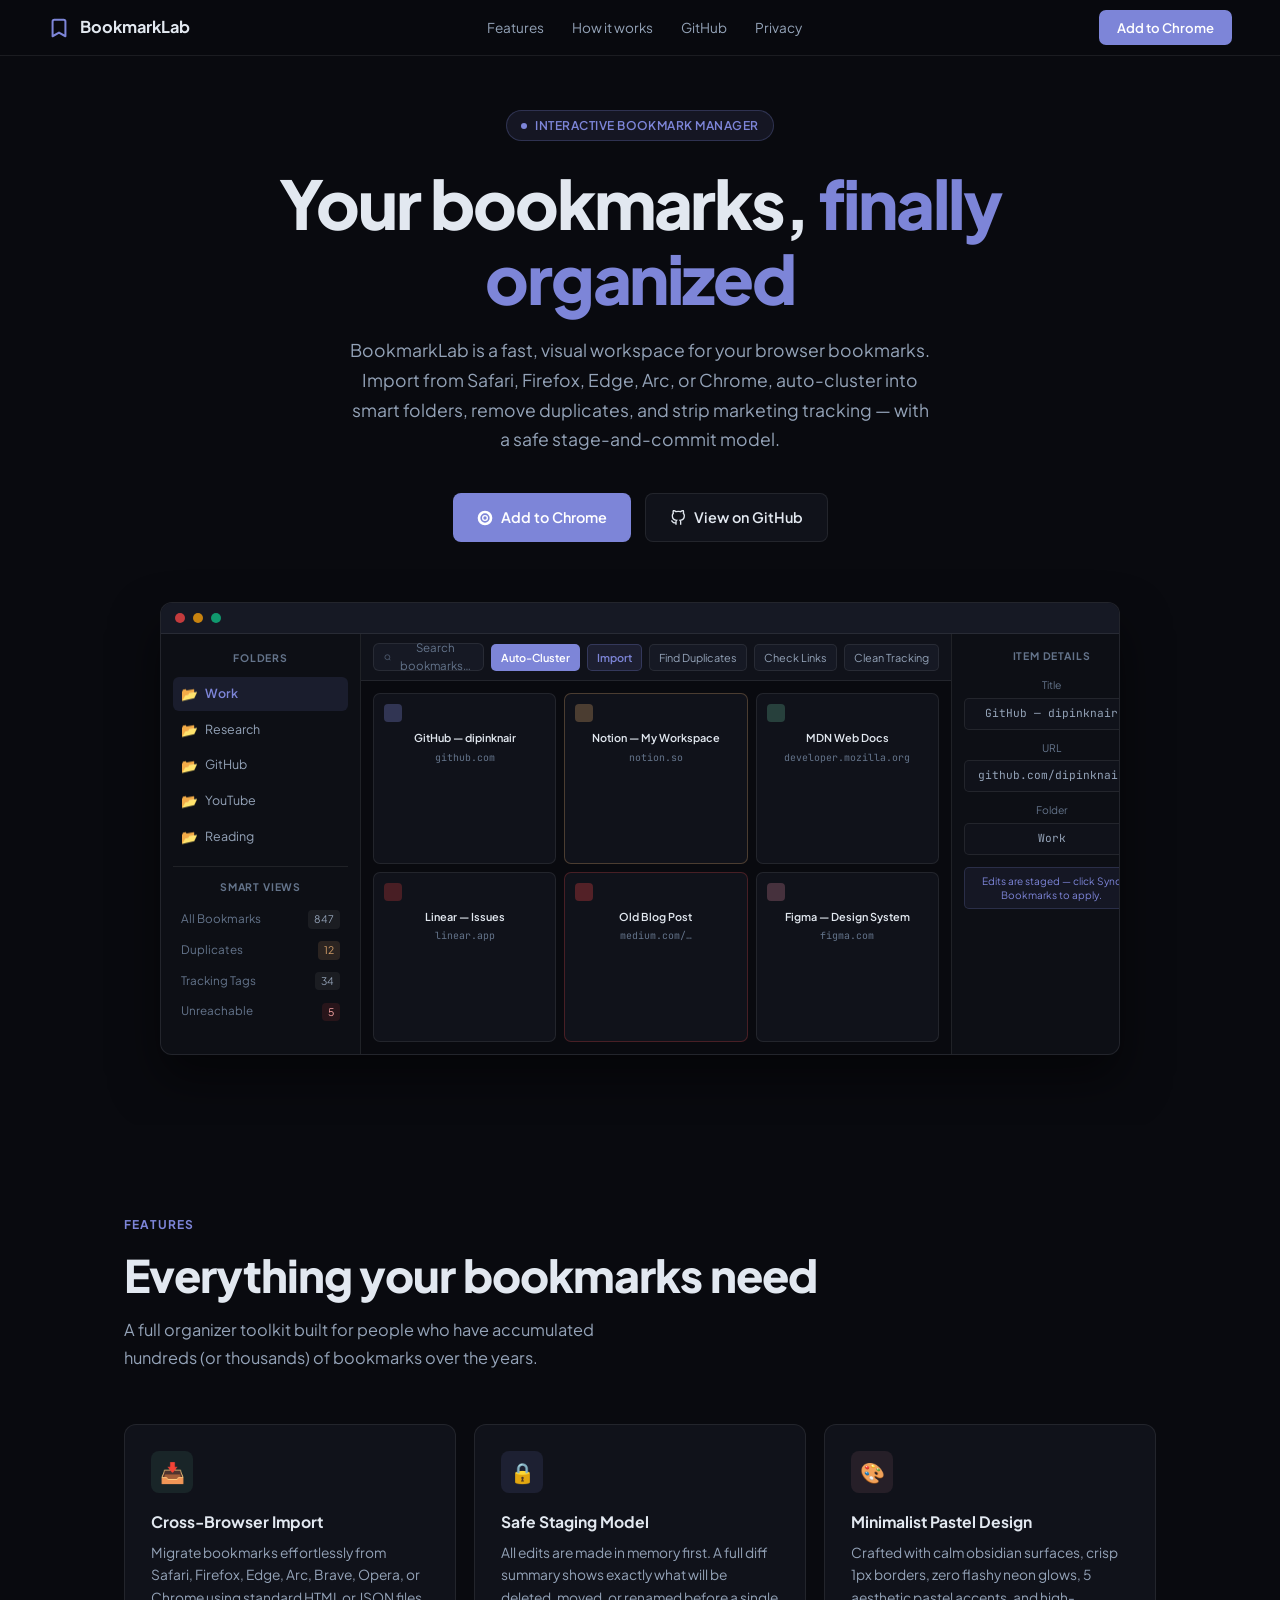
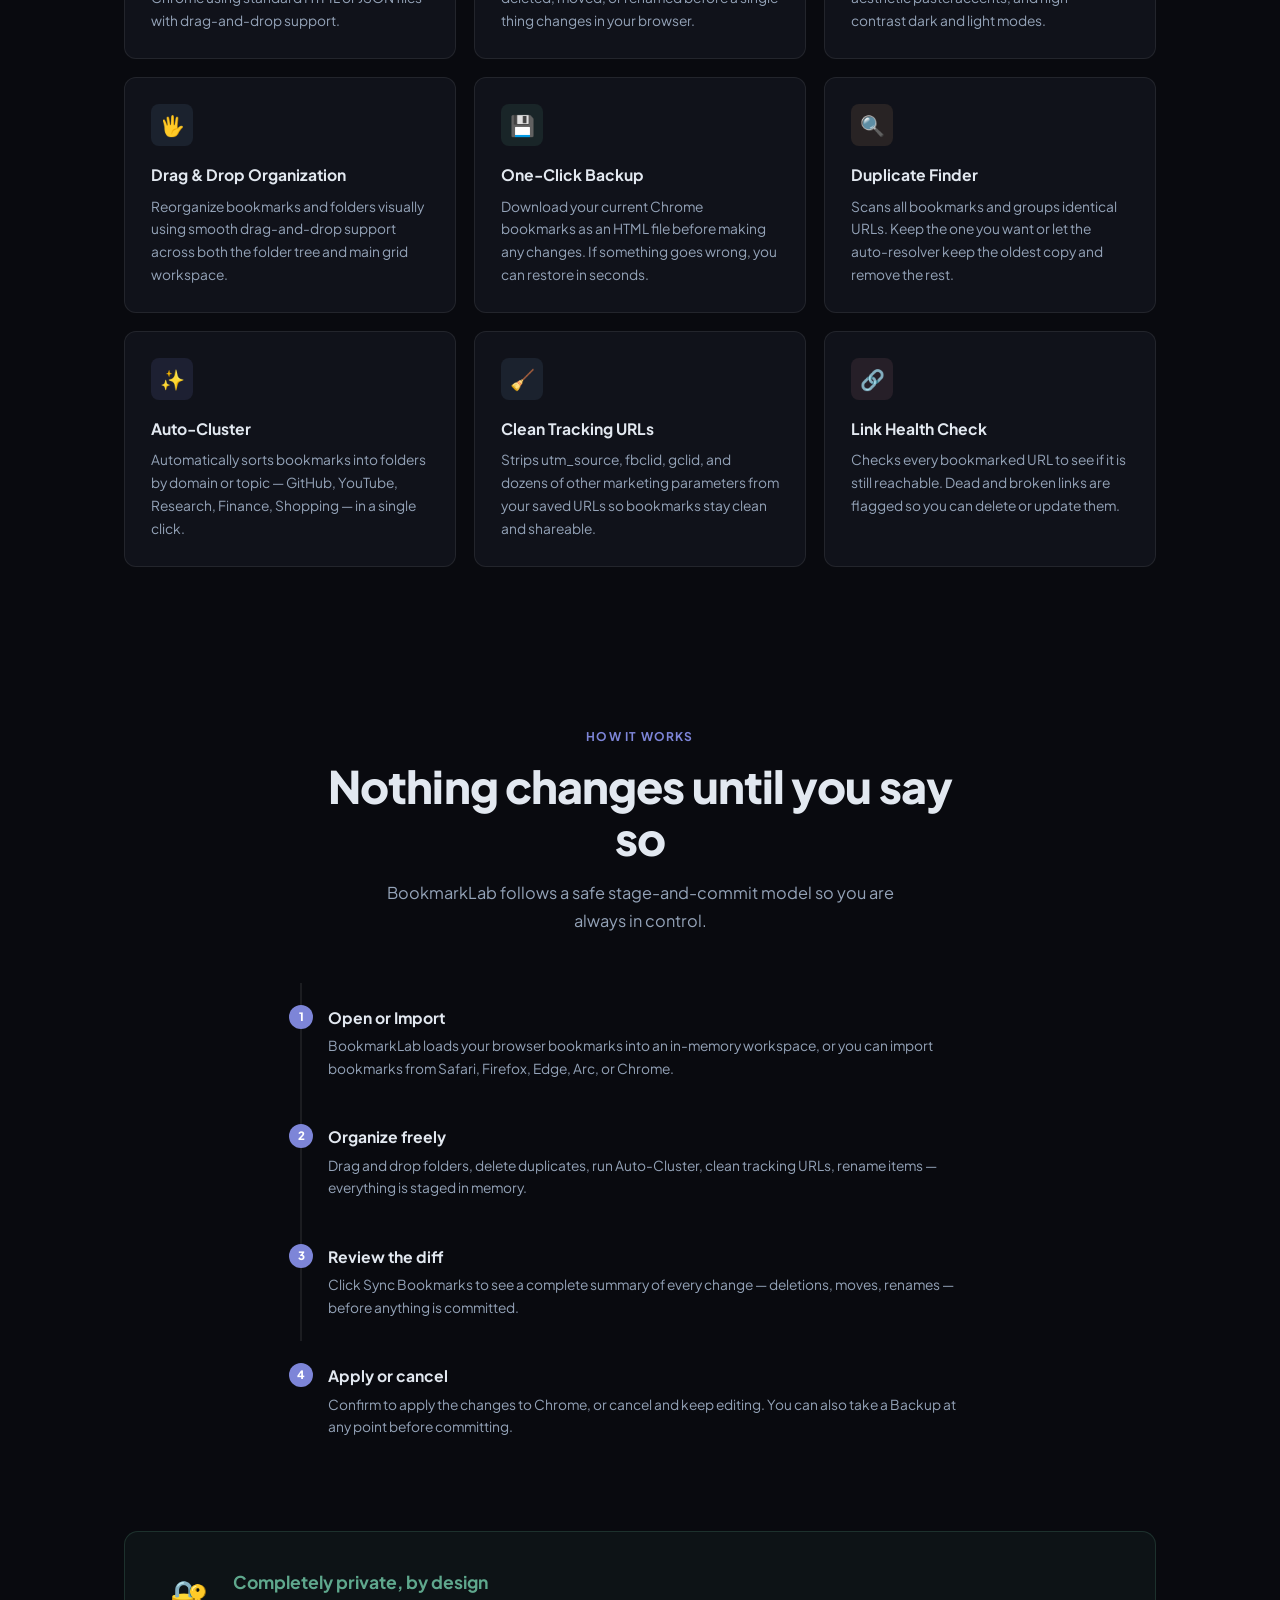
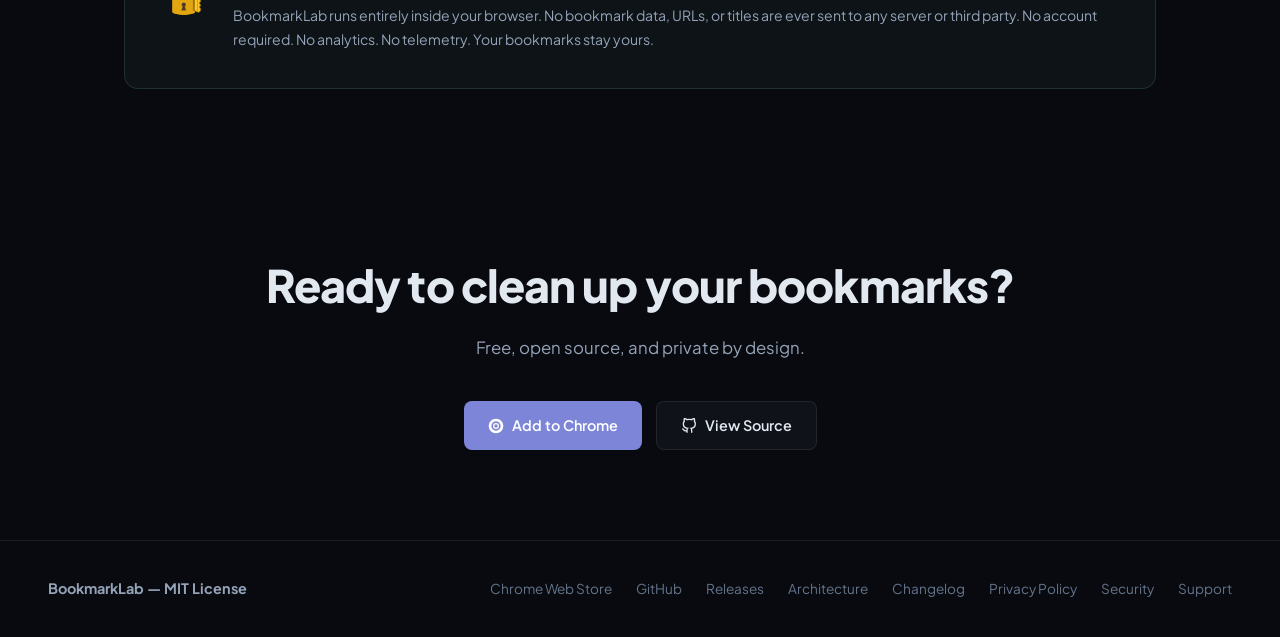
==== commit 6625256b: "add option to import" ====
--- a/docs/index.html
+++ b/docs/index.html
@@ -3,10 +3,10 @@
 <head>
   <meta charset="UTF-8">
   <meta name="viewport" content="width=device-width, initial-scale=1.0">
-  <title>BookmarkLab — Chrome Bookmark Organizer</title>
-  <meta name="description" content="Organize, deduplicate, and clean your Chrome bookmarks. Review every change before it touches your browser.">
-  <meta property="og:title" content="BookmarkLab">
-  <meta property="og:description" content="A Chrome extension to organize, deduplicate, and clean your bookmarks safely.">
+  <title>BookmarkLab — Interactive Bookmark Manager</title>
+  <meta name="description" content="Organize, import, deduplicate, and clean your browser bookmarks with a safe stage-and-commit workflow in a clean minimalist interface.">
+  <meta property="og:title" content="BookmarkLab — Interactive Bookmark Manager">
+  <meta property="og:description" content="Fast, privacy-respecting browser extension to import, organize, deduplicate, and clean bookmarks safely.">
   <meta property="og:type" content="website">
   <link rel="preconnect" href="https://fonts.googleapis.com">
   <link rel="preconnect" href="https://fonts.gstatic.com" crossorigin>
@@ -15,14 +15,16 @@
     *, *::before, *::after { box-sizing: border-box; margin: 0; padding: 0; }
 
     :root {
-      --navy: #0b0f1a;
-      --navy-2: #111827;
-      --navy-3: #1a2035;
-      --border: rgba(255,255,255,0.07);
-      --indigo: #6366f1;
-      --violet: #818cf8;
-      --emerald: #10b981;
-      --amber: #f59e0b;
+      --bg: #090a0f;
+      --surface: #10121a;
+      --surface-2: #161924;
+      --border: rgba(255,255,255,0.08);
+      --border-subtle: rgba(255,255,255,0.04);
+      --pastel-primary: #7d85d8;
+      --pastel-sage: #5fa88d;
+      --pastel-mist: #6897bb;
+      --pastel-sand: #d49f69;
+      --pastel-rose: #c4798e;
       --text: #e2e8f0;
       --muted: #64748b;
       --sub: #94a3b8;
@@ -34,7 +36,7 @@
 
     body {
       font-family: var(--font);
-      background: var(--navy);
+      background: var(--bg);
       color: var(--text);
       line-height: 1.6;
       -webkit-font-smoothing: antialiased;
@@ -45,31 +47,31 @@
       position: fixed; top: 0; left: 0; right: 0; z-index: 100;
       display: flex; align-items: center; justify-content: space-between;
       padding: 0 48px;
-      height: 64px;
-      background: rgba(11,15,26,0.85);
+      height: 56px;
+      background: rgba(9,10,15,0.85);
       backdrop-filter: blur(12px);
       border-bottom: 1px solid var(--border);
     }
     .nav-brand {
       display: flex; align-items: center; gap: 10px;
-      font-weight: 700; font-size: 1.05rem; color: var(--text);
+      font-weight: 700; font-size: 1.02rem; color: var(--text);
       text-decoration: none;
     }
-    .nav-brand svg { color: var(--indigo); }
+    .nav-brand svg { color: var(--pastel-primary); }
     .nav-links { display: flex; gap: 28px; }
     .nav-links a {
-      font-size: 0.875rem; color: var(--sub);
+      font-size: 0.85rem; color: var(--sub);
       text-decoration: none; transition: color 0.2s;
     }
     .nav-links a:hover { color: var(--text); }
     .nav-cta {
-      background: var(--indigo);
-      color: #fff; font-size: 0.85rem; font-weight: 600;
-      padding: 8px 20px; border-radius: 8px;
+      background: var(--pastel-primary);
+      color: #fff; font-size: 0.82rem; font-weight: 600;
+      padding: 7px 18px; border-radius: 7px;
       text-decoration: none;
       transition: opacity 0.2s, transform 0.2s;
     }
-    .nav-cta:hover { opacity: 0.88; transform: translateY(-1px); }
+    .nav-cta:hover { opacity: 0.9; transform: translateY(-1px); }
 
     /* ── HERO ─────────────────────────────────────── */
     .hero {
@@ -77,106 +79,89 @@
       display: flex; flex-direction: column;
       align-items: center; justify-content: center;
       text-align: center;
-      padding: 120px 24px 80px;
+      padding: 110px 24px 70px;
       position: relative;
       overflow: hidden;
     }
-    .hero::before {
-      content: '';
-      position: absolute; inset: 0;
-      background:
-        radial-gradient(ellipse 60% 50% at 50% 0%, rgba(99,102,241,0.18) 0%, transparent 70%),
-        radial-gradient(ellipse 40% 30% at 80% 60%, rgba(16,185,129,0.08) 0%, transparent 60%);
-      pointer-events: none;
-    }
     .hero-badge {
-      display: inline-flex; align-items: center; gap: 6px;
-      background: rgba(99,102,241,0.12);
-      border: 1px solid rgba(99,102,241,0.3);
-      color: var(--violet);
+      display: inline-flex; align-items: center; gap: 8px;
+      background: rgba(125,133,216,0.1);
+      border: 1px solid rgba(125,133,216,0.25);
+      color: var(--pastel-primary);
       font-size: 0.75rem; font-weight: 600;
       padding: 5px 14px; border-radius: 100px;
-      margin-bottom: 28px;
+      margin-bottom: 24px;
       letter-spacing: 0.04em; text-transform: uppercase;
     }
-    .hero-badge span { width: 6px; height: 6px; background: var(--indigo); border-radius: 50%; display: inline-block; }
+    .hero-badge span { width: 6px; height: 6px; background: var(--pastel-primary); border-radius: 50%; display: inline-block; }
     h1 {
-      font-size: clamp(2.6rem, 6vw, 4.5rem);
-      font-weight: 800; line-height: 1.1;
+      font-size: clamp(2.4rem, 5.5vw, 4.2rem);
+      font-weight: 800; line-height: 1.12;
       letter-spacing: -0.03em;
-      max-width: 800px;
-      margin-bottom: 24px;
+      max-width: 820px;
+      margin-bottom: 20px;
     }
     h1 em {
       font-style: normal;
-      background: linear-gradient(135deg, var(--indigo), var(--violet), var(--emerald));
-      -webkit-background-clip: text;
-      -webkit-text-fill-color: transparent;
-      background-clip: text;
+      color: var(--pastel-primary);
     }
     .hero-sub {
-      font-size: 1.15rem; color: var(--sub);
-      max-width: 540px; margin-bottom: 44px; line-height: 1.7;
+      font-size: 1.1rem; color: var(--sub);
+      max-width: 580px; margin-bottom: 38px; line-height: 1.7;
     }
     .hero-buttons {
       display: flex; gap: 14px; flex-wrap: wrap; justify-content: center;
     }
     .btn-primary {
       display: inline-flex; align-items: center; gap: 8px;
-      background: linear-gradient(135deg, var(--indigo), #7c3aed);
-      color: #fff; font-weight: 700; font-size: 0.95rem;
-      padding: 14px 28px; border-radius: 10px;
+      background: var(--pastel-primary);
+      color: #fff; font-weight: 600; font-size: 0.9rem;
+      padding: 12px 24px; border-radius: 8px;
       text-decoration: none;
-      box-shadow: 0 8px 24px rgba(99,102,241,0.35);
-      transition: transform 0.2s, box-shadow 0.2s;
-    }
-    .btn-primary:hover { transform: translateY(-2px); box-shadow: 0 12px 32px rgba(99,102,241,0.5); }
+      transition: opacity 0.2s, transform 0.2s;
+    }
+    .btn-primary:hover { opacity: 0.92; transform: translateY(-1px); }
     .btn-secondary {
       display: inline-flex; align-items: center; gap: 8px;
-      background: rgba(255,255,255,0.05);
+      background: var(--surface);
       border: 1px solid var(--border);
-      color: var(--text); font-weight: 600; font-size: 0.95rem;
-      padding: 14px 28px; border-radius: 10px;
+      color: var(--text); font-weight: 600; font-size: 0.9rem;
+      padding: 12px 24px; border-radius: 8px;
       text-decoration: none;
       transition: background 0.2s, transform 0.2s;
     }
-    .btn-secondary:hover { background: rgba(255,255,255,0.09); transform: translateY(-2px); }
+    .btn-secondary:hover { background: var(--surface-2); transform: translateY(-1px); }
 
     /* ── SCREENSHOT MOCKUP ────────────────────────── */
     .mockup-wrap {
-      margin-top: 72px;
+      margin-top: 60px;
       max-width: 960px; width: 100%;
       position: relative;
     }
-    .mockup-glow {
-      position: absolute; inset: -40px;
-      background: radial-gradient(ellipse 80% 50% at 50% 50%, rgba(99,102,241,0.15), transparent 70%);
-      pointer-events: none;
-    }
     .mockup-frame {
-      background: var(--navy-2);
-      border: 1px solid rgba(255,255,255,0.1);
-      border-radius: 14px;
+      background: var(--surface);
+      border: 1px solid var(--border);
+      border-radius: 12px;
       overflow: hidden;
-      box-shadow: 0 40px 80px rgba(0,0,0,0.6);
+      box-shadow: 0 24px 48px rgba(0,0,0,0.5);
     }
     .mockup-titlebar {
-      background: var(--navy-3);
-      padding: 12px 16px;
+      background: var(--surface-2);
+      padding: 10px 14px;
       display: flex; align-items: center; gap: 8px;
       border-bottom: 1px solid var(--border);
     }
-    .dot { width: 12px; height: 12px; border-radius: 50%; }
-    .dot-r { background: #ff5f57; }
-    .dot-y { background: #febc2e; }
-    .dot-g { background: #28c840; }
+    .dot { width: 10px; height: 10px; border-radius: 50%; }
+    .dot-r { background: #ef4444; opacity: 0.8; }
+    .dot-y { background: #f59e0b; opacity: 0.8; }
+    .dot-g { background: #10b981; opacity: 0.8; }
     .mockup-inner {
       display: grid;
       grid-template-columns: 200px 1fr 200px;
       height: 420px;
     }
     .mock-sidebar {
-      background: rgba(0,0,0,0.2);
+      background: rgba(0,0,0,0.18);
       border-right: 1px solid var(--border);
       padding: 16px 12px;
     }
@@ -187,7 +172,7 @@
       font-size: 0.78rem; color: var(--sub);
       cursor: default; margin-bottom: 2px;
     }
-    .mock-folder.active { background: rgba(99,102,241,0.15); color: var(--violet); }
+    .mock-folder.active { background: rgba(125,133,216,0.12); color: var(--pastel-primary); font-weight: 600; }
     .mock-folder-icon { font-size: 0.85rem; }
     .mock-divider { height: 1px; background: var(--border); margin: 12px 0; }
     .mock-view-item {
@@ -196,138 +181,131 @@
       font-size: 0.73rem; color: var(--muted); margin-bottom: 2px;
       cursor: default;
     }
-    .mock-view-item span { font-size: 0.65rem; background: rgba(255,255,255,0.08); padding: 1px 6px; border-radius: 4px; }
-    .mock-view-item.warn span { background: rgba(245,158,11,0.15); color: var(--amber); }
+    .mock-view-item span { font-size: 0.65rem; background: rgba(255,255,255,0.06); padding: 1px 6px; border-radius: 4px; color: var(--sub); }
+    .mock-view-item.warn span { background: rgba(212,159,105,0.15); color: var(--pastel-sand); }
     .mock-view-item.danger span { background: rgba(239,68,68,0.12); color: #fca5a5; }
 
-    .mock-main { display: flex; flex-direction: column; }
+    .mock-main { display: flex; flex-direction: column; background: var(--bg); }
     .mock-toolbar {
-      padding: 10px 14px;
-      display: flex; align-items: center; gap: 8px;
+      padding: 9px 12px;
+      display: flex; align-items: center; gap: 7px;
       border-bottom: 1px solid var(--border);
-      background: rgba(0,0,0,0.1);
+      background: var(--surface);
     }
     .mock-search {
       flex: 1; height: 28px; border-radius: 6px;
-      background: rgba(255,255,255,0.05); border: 1px solid var(--border);
+      background: var(--surface-2); border: 1px solid var(--border);
       display: flex; align-items: center; gap: 7px; padding: 0 10px;
       font-size: 0.72rem; color: var(--muted);
     }
     .mock-btn {
-      padding: 4px 10px; border-radius: 5px;
-      background: rgba(255,255,255,0.05); border: 1px solid var(--border);
+      padding: 4px 9px; border-radius: 5px;
+      background: var(--surface-2); border: 1px solid var(--border);
       font-size: 0.68rem; color: var(--sub); white-space: nowrap;
     }
-    .mock-btn.accent { background: linear-gradient(135deg, var(--indigo), #7c3aed); border: none; color: #fff; font-weight: 600; }
+    .mock-btn.accent { background: var(--pastel-primary); border: 1px solid transparent; color: #fff; font-weight: 600; }
     .mock-grid {
       display: grid; grid-template-columns: repeat(3, 1fr);
       gap: 8px; padding: 12px; flex: 1; overflow: hidden;
     }
     .mock-card {
-      background: var(--navy-3); border: 1px solid var(--border);
-      border-radius: 8px; padding: 10px;
-    }
-    .mock-card-fav { width: 20px; height: 20px; border-radius: 4px; background: var(--border); margin-bottom: 7px; }
+      background: var(--surface); border: 1px solid var(--border);
+      border-radius: 7px; padding: 10px;
+    }
+    .mock-card-fav { width: 18px; height: 18px; border-radius: 4px; background: rgba(255,255,255,0.08); margin-bottom: 7px; }
     .mock-card-title { font-size: 0.68rem; font-weight: 600; color: var(--text); margin-bottom: 3px; white-space: nowrap; overflow: hidden; text-overflow: ellipsis; }
     .mock-card-url { font-size: 0.62rem; color: var(--muted); font-family: var(--mono); white-space: nowrap; overflow: hidden; text-overflow: ellipsis; }
-    .mock-card.dup { border-color: rgba(245,158,11,0.25); }
+    .mock-card.dup { border-color: rgba(212,159,105,0.3); }
     .mock-card.broken { border-color: rgba(239,68,68,0.25); }
 
     .mock-inspector {
       border-left: 1px solid var(--border);
       padding: 14px 12px;
-      background: rgba(0,0,0,0.15);
+      background: rgba(0,0,0,0.18);
     }
     .mock-insp-title { font-size: 0.65rem; font-weight: 700; color: var(--muted); letter-spacing: 0.08em; text-transform: uppercase; margin-bottom: 12px; }
     .mock-insp-label { font-size: 0.65rem; color: var(--muted); margin-bottom: 4px; margin-top: 10px; }
-    .mock-insp-field { background: rgba(255,255,255,0.04); border: 1px solid var(--border); border-radius: 5px; padding: 6px 8px; font-size: 0.7rem; color: var(--sub); font-family: var(--mono); width: 100%; }
-    .mock-insp-badge { margin-top: 12px; background: rgba(99,102,241,0.1); border: 1px solid rgba(99,102,241,0.2); border-radius: 5px; padding: 6px 8px; font-size: 0.63rem; color: var(--violet); line-height: 1.4; }
+    .mock-insp-field { background: var(--surface); border: 1px solid var(--border); border-radius: 5px; padding: 6px 8px; font-size: 0.7rem; color: var(--sub); font-family: var(--mono); width: 100%; }
+    .mock-insp-badge { margin-top: 12px; background: rgba(125,133,216,0.08); border: 1px solid rgba(125,133,216,0.2); border-radius: 5px; padding: 6px 8px; font-size: 0.63rem; color: var(--pastel-primary); line-height: 1.4; }
 
     /* ── FEATURES ─────────────────────────────────── */
-    section { padding: 100px 24px; max-width: 1080px; margin: 0 auto; }
+    section { padding: 90px 24px; max-width: 1080px; margin: 0 auto; }
     .section-label {
       font-size: 0.75rem; font-weight: 700; letter-spacing: 0.1em;
-      text-transform: uppercase; color: var(--indigo);
-      margin-bottom: 16px;
+      text-transform: uppercase; color: var(--pastel-primary);
+      margin-bottom: 14px;
     }
     .section-title {
       font-size: clamp(1.8rem, 4vw, 2.8rem);
       font-weight: 800; letter-spacing: -0.02em;
-      margin-bottom: 18px; line-height: 1.15;
-    }
-    .section-sub { font-size: 1.05rem; color: var(--sub); max-width: 520px; line-height: 1.7; margin-bottom: 60px; }
-
-    .features-grid { display: grid; grid-template-columns: repeat(auto-fit, minmax(300px, 1fr)); gap: 20px; }
+      margin-bottom: 16px; line-height: 1.15;
+    }
+    .section-sub { font-size: 1.02rem; color: var(--sub); max-width: 540px; line-height: 1.7; margin-bottom: 52px; }
+
+    .features-grid { display: grid; grid-template-columns: repeat(auto-fit, minmax(300px, 1fr)); gap: 18px; }
     .feature-card {
-      background: var(--navy-2);
+      background: var(--surface);
       border: 1px solid var(--border);
-      border-radius: 14px; padding: 28px;
+      border-radius: 12px; padding: 26px;
       transition: border-color 0.2s, transform 0.2s;
     }
-    .feature-card:hover { border-color: rgba(99,102,241,0.3); transform: translateY(-3px); }
+    .feature-card:hover { border-color: rgba(125,133,216,0.35); transform: translateY(-2px); }
     .feature-icon {
-      width: 44px; height: 44px; border-radius: 10px;
+      width: 42px; height: 42px; border-radius: 8px;
       display: flex; align-items: center; justify-content: center;
-      margin-bottom: 18px;
-      font-size: 1.3rem;
-    }
-    .feature-icon.indigo { background: rgba(99,102,241,0.12); }
-    .feature-icon.emerald { background: rgba(16,185,129,0.12); }
-    .feature-icon.amber { background: rgba(245,158,11,0.12); }
-    .feature-icon.red { background: rgba(239,68,68,0.10); }
-    .feature-icon.violet { background: rgba(139,92,246,0.12); }
-    .feature-icon.blue { background: rgba(59,130,246,0.10); }
-    .feature-card h3 { font-size: 1rem; font-weight: 700; margin-bottom: 8px; }
-    .feature-card p { font-size: 0.875rem; color: var(--sub); line-height: 1.65; }
+      margin-bottom: 16px;
+      font-size: 1.25rem;
+    }
+    .feature-icon.lavender { background: rgba(125,133,216,0.12); }
+    .feature-icon.sage { background: rgba(95,168,141,0.12); }
+    .feature-icon.mist { background: rgba(104,151,187,0.12); }
+    .feature-icon.sand { background: rgba(212,159,105,0.12); }
+    .feature-icon.rose { background: rgba(196,121,142,0.12); }
+    .feature-card h3 { font-size: 0.98rem; font-weight: 700; margin-bottom: 8px; color: var(--text); }
+    .feature-card p { font-size: 0.86rem; color: var(--sub); line-height: 1.65; }
 
     /* ── HOW IT WORKS ─────────────────────────────── */
-    .how-section { padding: 80px 24px; }
+    .how-section { padding: 70px 24px; }
     .how-inner { max-width: 680px; margin: 0 auto; text-align: center; }
-    .steps { display: flex; flex-direction: column; gap: 0; margin-top: 52px; text-align: left; }
+    .steps { display: flex; flex-direction: column; gap: 0; margin-top: 48px; text-align: left; }
     .step {
-      display: flex; gap: 20px; padding: 24px 0;
-      border-left: 2px solid var(--border); padding-left: 28px;
+      display: flex; gap: 20px; padding: 22px 0;
+      border-left: 2px solid var(--border); padding-left: 26px;
       position: relative;
     }
     .step::before {
       content: attr(data-n);
-      position: absolute; left: -14px; top: 24px;
-      width: 26px; height: 26px;
-      background: var(--indigo); color: #fff;
-      font-size: 0.75rem; font-weight: 800;
+      position: absolute; left: -13px; top: 22px;
+      width: 24px; height: 24px;
+      background: var(--pastel-primary); color: #fff;
+      font-size: 0.72rem; font-weight: 800;
       border-radius: 50%;
       display: flex; align-items: center; justify-content: center;
     }
     .step:last-child { border-left-color: transparent; }
-    .step-body h4 { font-size: 1rem; font-weight: 700; margin-bottom: 6px; }
-    .step-body p { font-size: 0.875rem; color: var(--sub); line-height: 1.65; }
+    .step-body h4 { font-size: 0.98rem; font-weight: 700; margin-bottom: 5px; color: var(--text); }
+    .step-body p { font-size: 0.86rem; color: var(--sub); line-height: 1.65; }
 
     /* ── PRIVACY CALLOUT ──────────────────────────── */
     .privacy-banner {
-      margin: 0 24px 80px;
+      margin: 0 24px 70px;
       max-width: 1080px;
       margin-left: auto; margin-right: auto;
-      background: rgba(16,185,129,0.06);
-      border: 1px solid rgba(16,185,129,0.2);
-      border-radius: 16px; padding: 40px 48px;
+      background: rgba(95,168,141,0.06);
+      border: 1px solid rgba(95,168,141,0.2);
+      border-radius: 14px; padding: 36px 44px;
       display: flex; align-items: flex-start; gap: 24px;
     }
-    .privacy-icon { font-size: 2.2rem; flex-shrink: 0; margin-top: 2px; }
-    .privacy-banner h3 { font-size: 1.15rem; font-weight: 700; color: var(--emerald); margin-bottom: 8px; }
-    .privacy-banner p { font-size: 0.9rem; color: var(--sub); line-height: 1.7; }
+    .privacy-icon { font-size: 2rem; flex-shrink: 0; margin-top: 2px; }
+    .privacy-banner h3 { font-size: 1.1rem; font-weight: 700; color: var(--pastel-sage); margin-bottom: 8px; }
+    .privacy-banner p { font-size: 0.88rem; color: var(--sub); line-height: 1.7; }
 
     /* ── CTA ──────────────────────────────────────── */
     .cta-section {
-      text-align: center; padding: 100px 24px;
-      position: relative; overflow: hidden;
-    }
-    .cta-section::before {
-      content: '';
-      position: absolute; inset: 0;
-      background: radial-gradient(ellipse 60% 70% at 50% 50%, rgba(99,102,241,0.12), transparent 70%);
-      pointer-events: none;
-    }
-    .cta-section h2 { font-size: clamp(1.8rem, 4vw, 2.8rem); font-weight: 800; letter-spacing: -0.02em; margin-bottom: 16px; }
+      text-align: center; padding: 90px 24px;
+      position: relative;
+    }
+    .cta-section h2 { font-size: clamp(1.8rem, 4vw, 2.8rem); font-weight: 800; letter-spacing: -0.02em; margin-bottom: 14px; }
     .cta-section p { font-size: 1.05rem; color: var(--sub); margin-bottom: 40px; }
 
     /* ── FOOTER ───────────────────────────────────── */
@@ -373,10 +351,10 @@
 
   <!-- Hero -->
   <div class="hero">
-    <div class="hero-badge"><span></span> Free Chrome Extension</div>
+    <div class="hero-badge"><span></span> Interactive Bookmark Manager</div>
     <h1>Your bookmarks, <em>finally organized</em></h1>
     <p class="hero-sub">
-      BookmarkLab is a browser extension that helps you clean up years of accumulated bookmarks — remove duplicates, auto-sort by topic, and strip tracking clutter — without touching a single bookmark until you say so.
+      BookmarkLab is a fast, visual workspace for your browser bookmarks. Import from Safari, Firefox, Edge, Arc, or Chrome, auto-cluster into smart folders, remove duplicates, and strip marketing tracking — with a safe stage-and-commit model.
     </p>
     <div class="hero-buttons">
       <a class="btn-primary" href="https://chromewebstore.google.com/detail/bookmarklab/lppfdghjnnndidlpfddfngijmfbfkflm" target="_blank">
@@ -391,7 +369,6 @@
 
     <!-- UI Mockup -->
     <div class="mockup-wrap">
-      <div class="mockup-glow"></div>
       <div class="mockup-frame">
         <div class="mockup-titlebar">
           <div class="dot dot-r"></div>
@@ -423,23 +400,24 @@
                 Search bookmarks…
               </div>
               <div class="mock-btn accent">Auto-Cluster</div>
+              <div class="mock-btn" style="background:rgba(125,133,216,0.12); border-color:rgba(125,133,216,0.25); color:var(--pastel-primary); font-weight:600;">Import</div>
               <div class="mock-btn">Find Duplicates</div>
               <div class="mock-btn">Check Links</div>
               <div class="mock-btn">Clean Tracking</div>
             </div>
             <div class="mock-grid">
               <div class="mock-card">
-                <div class="mock-card-fav" style="background:rgba(99,102,241,0.3);"></div>
+                <div class="mock-card-fav" style="background:rgba(125,133,216,0.3);"></div>
                 <div class="mock-card-title">GitHub — dipinknair</div>
                 <div class="mock-card-url">github.com</div>
               </div>
               <div class="mock-card dup">
-                <div class="mock-card-fav" style="background:rgba(245,158,11,0.3);"></div>
+                <div class="mock-card-fav" style="background:rgba(212,159,105,0.3);"></div>
                 <div class="mock-card-title">Notion — My Workspace</div>
                 <div class="mock-card-url">notion.so</div>
               </div>
               <div class="mock-card">
-                <div class="mock-card-fav" style="background:rgba(16,185,129,0.3);"></div>
+                <div class="mock-card-fav" style="background:rgba(95,168,141,0.3);"></div>
                 <div class="mock-card-title">MDN Web Docs</div>
                 <div class="mock-card-url">developer.mozilla.org</div>
               </div>
@@ -454,7 +432,7 @@
                 <div class="mock-card-url">medium.com/…</div>
               </div>
               <div class="mock-card">
-                <div class="mock-card-fav" style="background:rgba(139,92,246,0.3);"></div>
+                <div class="mock-card-fav" style="background:rgba(196,121,142,0.3);"></div>
                 <div class="mock-card-title">Figma — Design System</div>
                 <div class="mock-card-url">figma.com</div>
               </div>
@@ -485,37 +463,47 @@
 
     <div class="features-grid">
       <div class="feature-card">
-        <div class="feature-icon indigo">🔒</div>
+        <div class="feature-icon sage">📥</div>
+        <h3>Cross-Browser Import</h3>
+        <p>Migrate bookmarks effortlessly from Safari, Firefox, Edge, Arc, Brave, Opera, or Chrome using standard HTML or JSON files with drag-and-drop support.</p>
+      </div>
+      <div class="feature-card">
+        <div class="feature-icon lavender">🔒</div>
         <h3>Safe Staging Model</h3>
         <p>All edits are made in memory first. A full diff summary shows exactly what will be deleted, moved, or renamed before a single thing changes in your browser.</p>
       </div>
       <div class="feature-card">
-        <div class="feature-icon indigo">🖐️</div>
+        <div class="feature-icon rose">🎨</div>
+        <h3>Minimalist Pastel Design</h3>
+        <p>Crafted with calm obsidian surfaces, crisp 1px borders, zero flashy neon glows, 5 aesthetic pastel accents, and high-contrast dark and light modes.</p>
+      </div>
+      <div class="feature-card">
+        <div class="feature-icon mist">🖐️</div>
         <h3>Drag & Drop Organization</h3>
         <p>Reorganize bookmarks and folders visually using smooth drag-and-drop support across both the folder tree and main grid workspace.</p>
       </div>
       <div class="feature-card">
-        <div class="feature-icon emerald">💾</div>
+        <div class="feature-icon sage">💾</div>
         <h3>One-Click Backup</h3>
         <p>Download your current Chrome bookmarks as an HTML file before making any changes. If something goes wrong, you can restore in seconds.</p>
       </div>
       <div class="feature-card">
-        <div class="feature-icon amber">🔍</div>
+        <div class="feature-icon sand">🔍</div>
         <h3>Duplicate Finder</h3>
         <p>Scans all bookmarks and groups identical URLs. Keep the one you want or let the auto-resolver keep the oldest copy and remove the rest.</p>
       </div>
       <div class="feature-card">
-        <div class="feature-icon violet">✨</div>
+        <div class="feature-icon lavender">✨</div>
         <h3>Auto-Cluster</h3>
         <p>Automatically sorts bookmarks into folders by domain or topic — GitHub, YouTube, Research, Finance, Shopping — in a single click.</p>
       </div>
       <div class="feature-card">
-        <div class="feature-icon blue">🧹</div>
+        <div class="feature-icon mist">🧹</div>
         <h3>Clean Tracking URLs</h3>
         <p>Strips utm_source, fbclid, gclid, and dozens of other marketing parameters from your saved URLs so bookmarks stay clean and shareable.</p>
       </div>
       <div class="feature-card">
-        <div class="feature-icon red">🔗</div>
+        <div class="feature-icon rose">🔗</div>
         <h3>Link Health Check</h3>
         <p>Checks every bookmarked URL to see if it is still reachable. Dead and broken links are flagged so you can delete or update them.</p>
       </div>
@@ -532,8 +520,8 @@
       <div class="steps">
         <div class="step" data-n="1">
           <div class="step-body">
-            <h4>Open the extension</h4>
-            <p>BookmarkLab loads all your Chrome bookmarks into a local workspace. Your real bookmarks are not touched at this point.</p>
+            <h4>Open or Import</h4>
+            <p>BookmarkLab loads your browser bookmarks into an in-memory workspace, or you can import bookmarks from Safari, Firefox, Edge, Arc, or Chrome.</p>
           </div>
         </div>
         <div class="step" data-n="2">
@@ -592,7 +580,10 @@
       <a href="https://chromewebstore.google.com/detail/bookmarklab/lppfdghjnnndidlpfddfngijmfbfkflm" target="_blank">Chrome Web Store</a>
       <a href="https://github.com/dipinknair/bookmarklab-extension" target="_blank">GitHub</a>
       <a href="https://github.com/dipinknair/bookmarklab-extension/releases" target="_blank">Releases</a>
+      <a href="https://github.com/dipinknair/bookmarklab-extension/blob/main/ARCHITECTURE.md" target="_blank">Architecture</a>
+      <a href="https://github.com/dipinknair/bookmarklab-extension/blob/main/CHANGELOG.md" target="_blank">Changelog</a>
       <a href="https://github.com/dipinknair/bookmarklab-extension/blob/main/PRIVACY_POLICY.md" target="_blank">Privacy Policy</a>
+      <a href="https://github.com/dipinknair/bookmarklab-extension/blob/main/SECURITY.md" target="_blank">Security</a>
       <a href="https://github.com/dipinknair/bookmarklab-extension/issues" target="_blank">Support</a>
     </div>
   </footer>
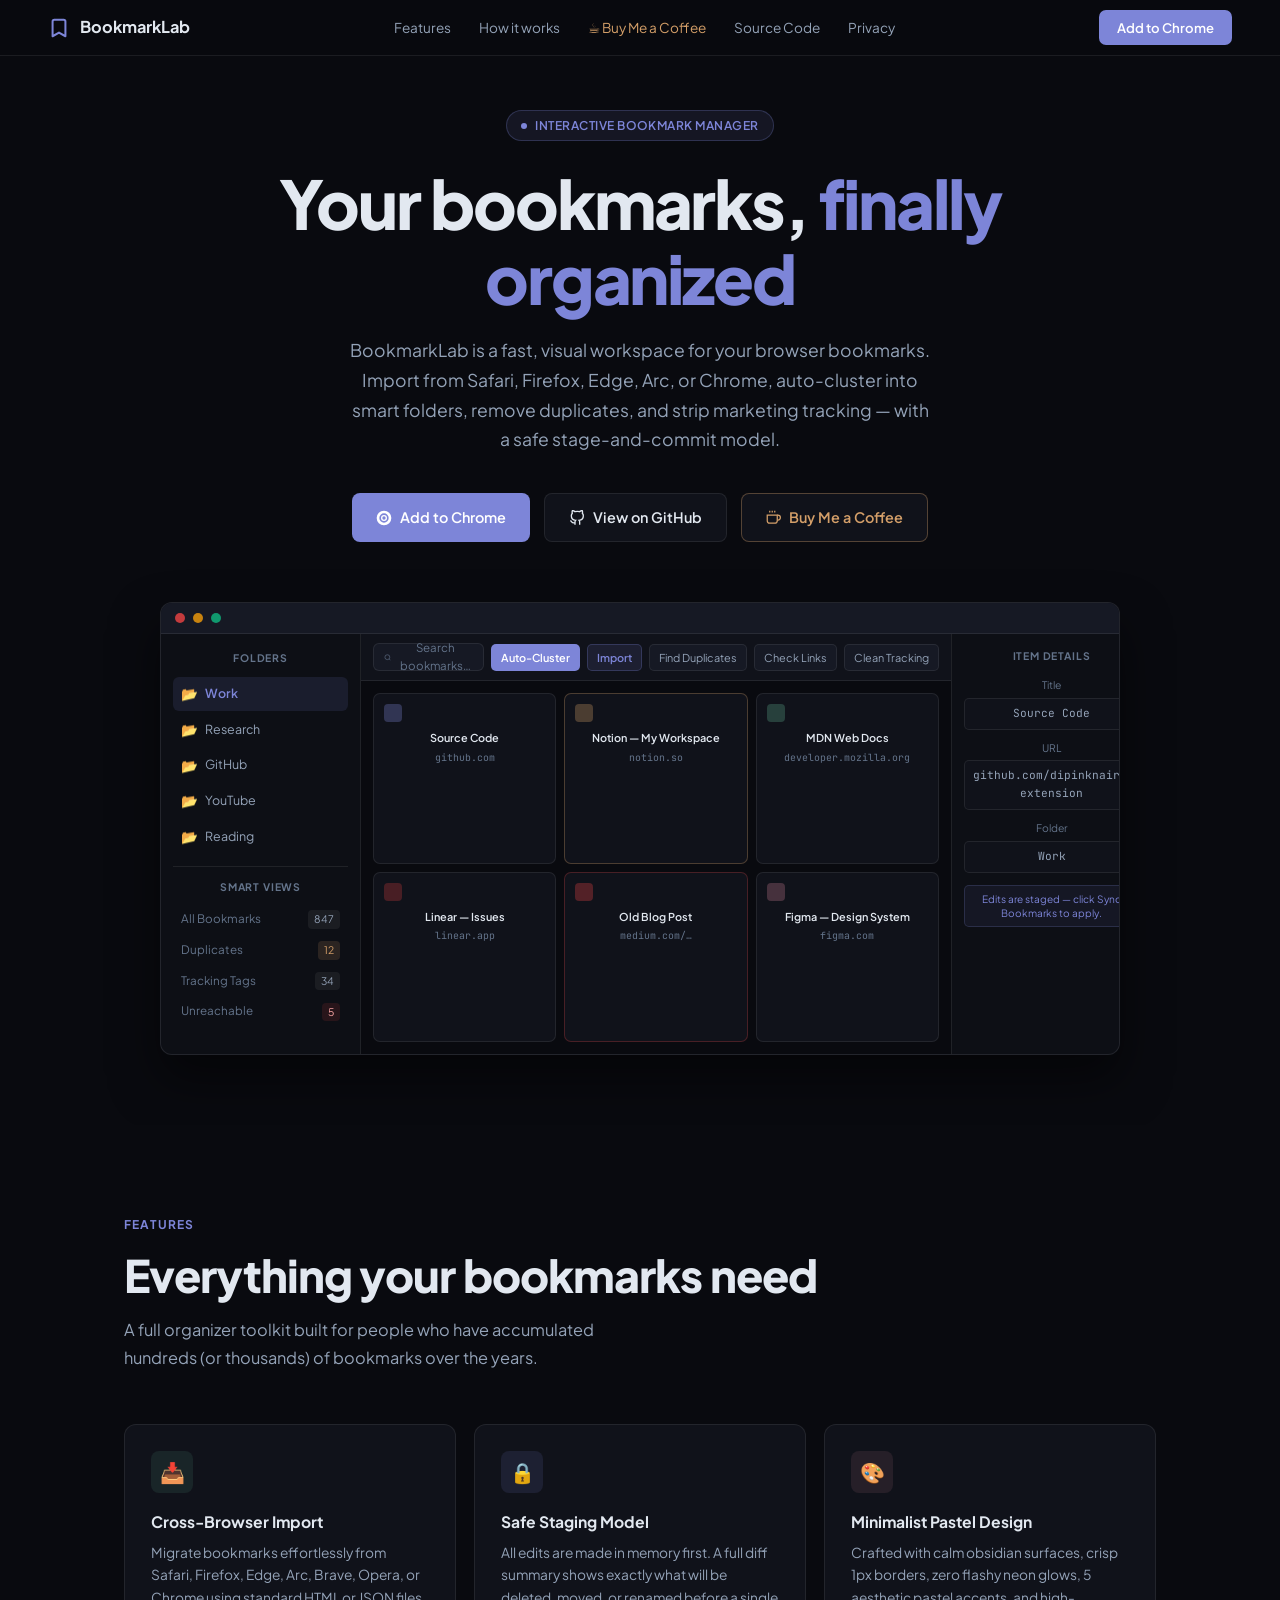
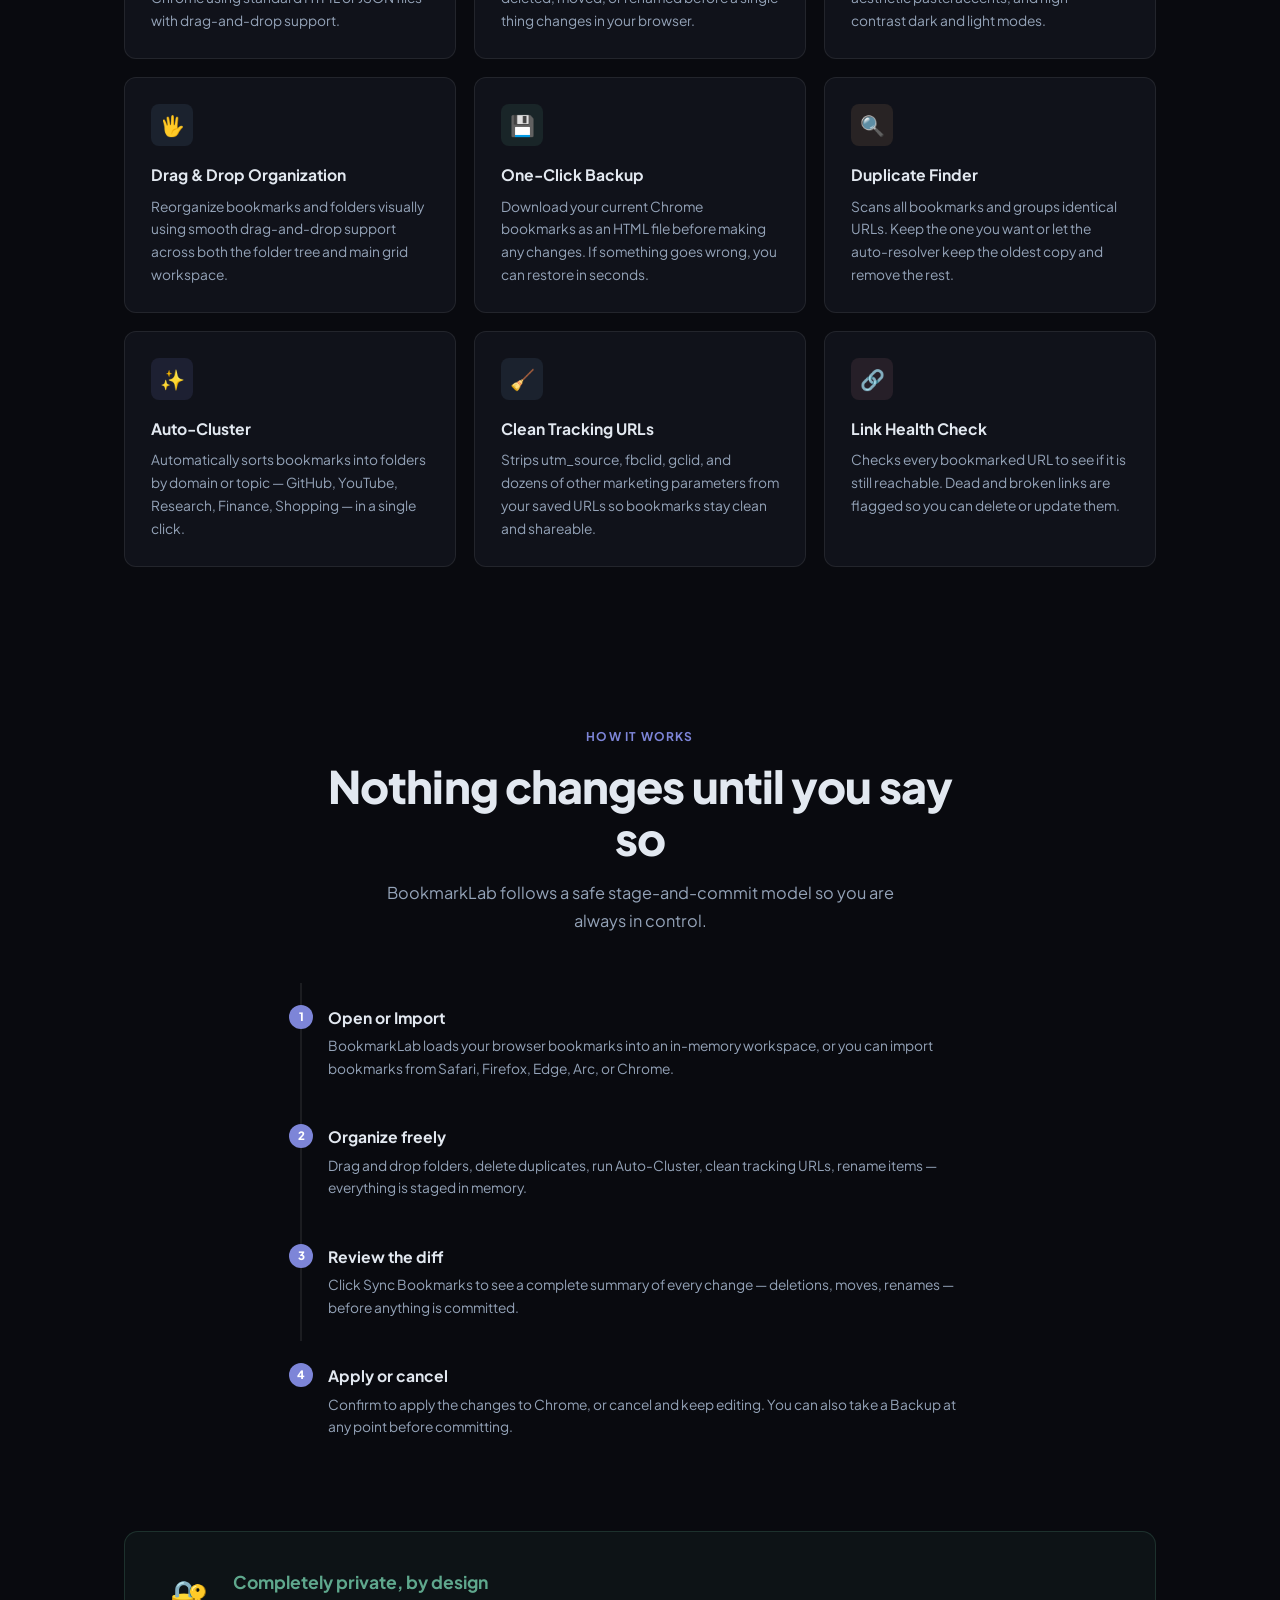
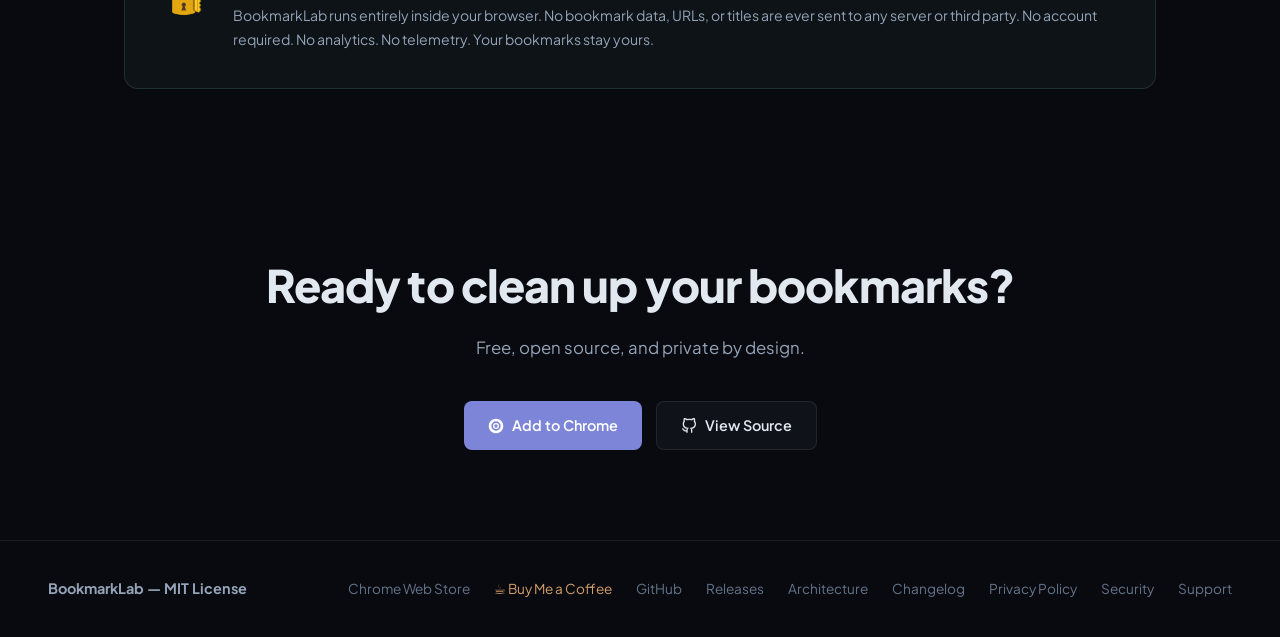
==== commit bcf572a5: "update funding and github link" ====
--- a/docs/index.html
+++ b/docs/index.html
@@ -343,7 +343,8 @@
     <div class="nav-links">
       <a href="#features">Features</a>
       <a href="#how-it-works">How it works</a>
-      <a href="https://github.com/dipinknair/bookmarklab-extension" target="_blank">GitHub</a>
+      <a href="https://buymeacoffee.com/dipinknair619" target="_blank" rel="noopener noreferrer" style="color:var(--pastel-sand);">☕ Buy Me a Coffee</a>
+      <a href="https://github.com/dipinknair/bookmarklab-extension" target="_blank" title="Source Code">Source Code</a>
       <a href="https://github.com/dipinknair/bookmarklab-extension/blob/main/PRIVACY_POLICY.md" target="_blank">Privacy</a>
     </div>
     <a class="nav-cta" href="https://chromewebstore.google.com/detail/bookmarklab/lppfdghjnnndidlpfddfngijmfbfkflm" target="_blank">Add to Chrome</a>
@@ -364,6 +365,10 @@
       <a class="btn-secondary" href="https://github.com/dipinknair/bookmarklab-extension" target="_blank">
         <svg width="16" height="16" viewBox="0 0 24 24" fill="none" stroke="currentColor" stroke-width="2"><path d="M9 19c-5 1.5-5-2.5-7-3m14 6v-3.87a3.37 3.37 0 0 0-.94-2.61c3.14-.35 6.44-1.54 6.44-7A5.44 5.44 0 0 0 20 4.77 5.07 5.07 0 0 0 19.91 1S18.73.65 16 2.48a13.38 13.38 0 0 0-7 0C6.27.65 5.09 1 5.09 1A5.07 5.07 0 0 0 5 4.77a5.44 5.44 0 0 0-1.5 3.78c0 5.42 3.3 6.61 6.44 7A3.37 3.37 0 0 0 9 18.13V22"/></svg>
         View on GitHub
+      </a>
+      <a class="btn-secondary" href="https://buymeacoffee.com/dipinknair619" target="_blank" rel="noopener noreferrer" style="border-color:rgba(212,159,105,0.35); color:var(--pastel-sand);">
+        <svg width="15" height="15" viewBox="0 0 24 24" fill="none" stroke="currentColor" stroke-width="2"><path d="M18 8h1a4 4 0 0 1 0 8h-1"></path><path d="M2 8h16v9a4 4 0 0 1-4 4H6a4 4 0 0 1-4-4V8z"></path><line x1="6" y1="1" x2="6" y2="4"></line><line x1="10" y1="1" x2="10" y2="4"></line><line x1="14" y1="1" x2="14" y2="4"></line></svg>
+        Buy Me a Coffee
       </a>
     </div>
 
@@ -408,7 +413,7 @@
             <div class="mock-grid">
               <div class="mock-card">
                 <div class="mock-card-fav" style="background:rgba(125,133,216,0.3);"></div>
-                <div class="mock-card-title">GitHub — dipinknair</div>
+                <div class="mock-card-title">Source Code</div>
                 <div class="mock-card-url">github.com</div>
               </div>
               <div class="mock-card dup">
@@ -443,9 +448,9 @@
           <div class="mock-inspector">
             <div class="mock-insp-title">Item Details</div>
             <div class="mock-insp-label">Title</div>
-            <div class="mock-insp-field">GitHub — dipinknair</div>
+            <div class="mock-insp-field">Source Code</div>
             <div class="mock-insp-label">URL</div>
-            <div class="mock-insp-field">github.com/dipinknair</div>
+            <div class="mock-insp-field">github.com/dipinknair/bookmarklab-extension</div>
             <div class="mock-insp-label">Folder</div>
             <div class="mock-insp-field">Work</div>
             <div class="mock-insp-badge">Edits are staged — click Sync Bookmarks to apply.</div>
@@ -578,6 +583,7 @@
     <div class="footer-brand">BookmarkLab &mdash; MIT License</div>
     <div class="footer-links">
       <a href="https://chromewebstore.google.com/detail/bookmarklab/lppfdghjnnndidlpfddfngijmfbfkflm" target="_blank">Chrome Web Store</a>
+      <a href="https://buymeacoffee.com/dipinknair619" target="_blank" rel="noopener noreferrer" style="color:var(--pastel-sand);">☕ Buy Me a Coffee</a>
       <a href="https://github.com/dipinknair/bookmarklab-extension" target="_blank">GitHub</a>
       <a href="https://github.com/dipinknair/bookmarklab-extension/releases" target="_blank">Releases</a>
       <a href="https://github.com/dipinknair/bookmarklab-extension/blob/main/ARCHITECTURE.md" target="_blank">Architecture</a>
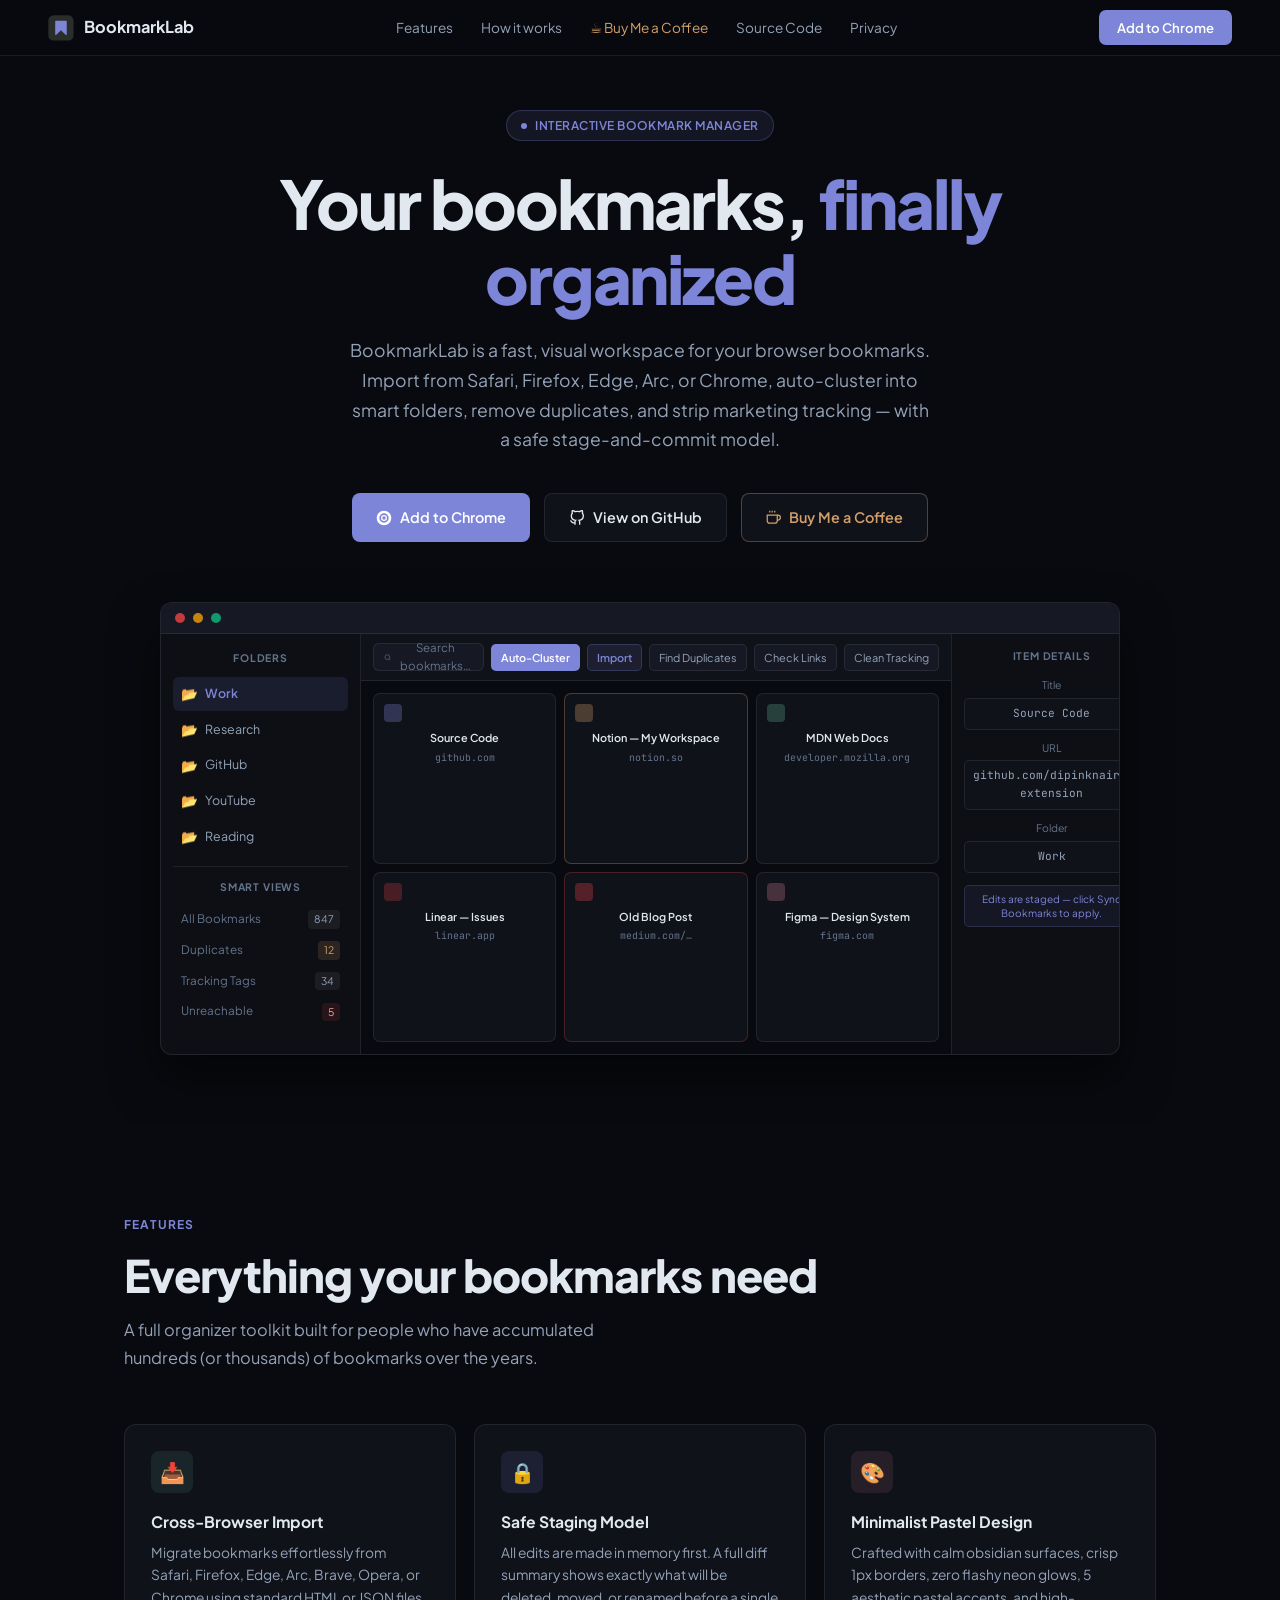
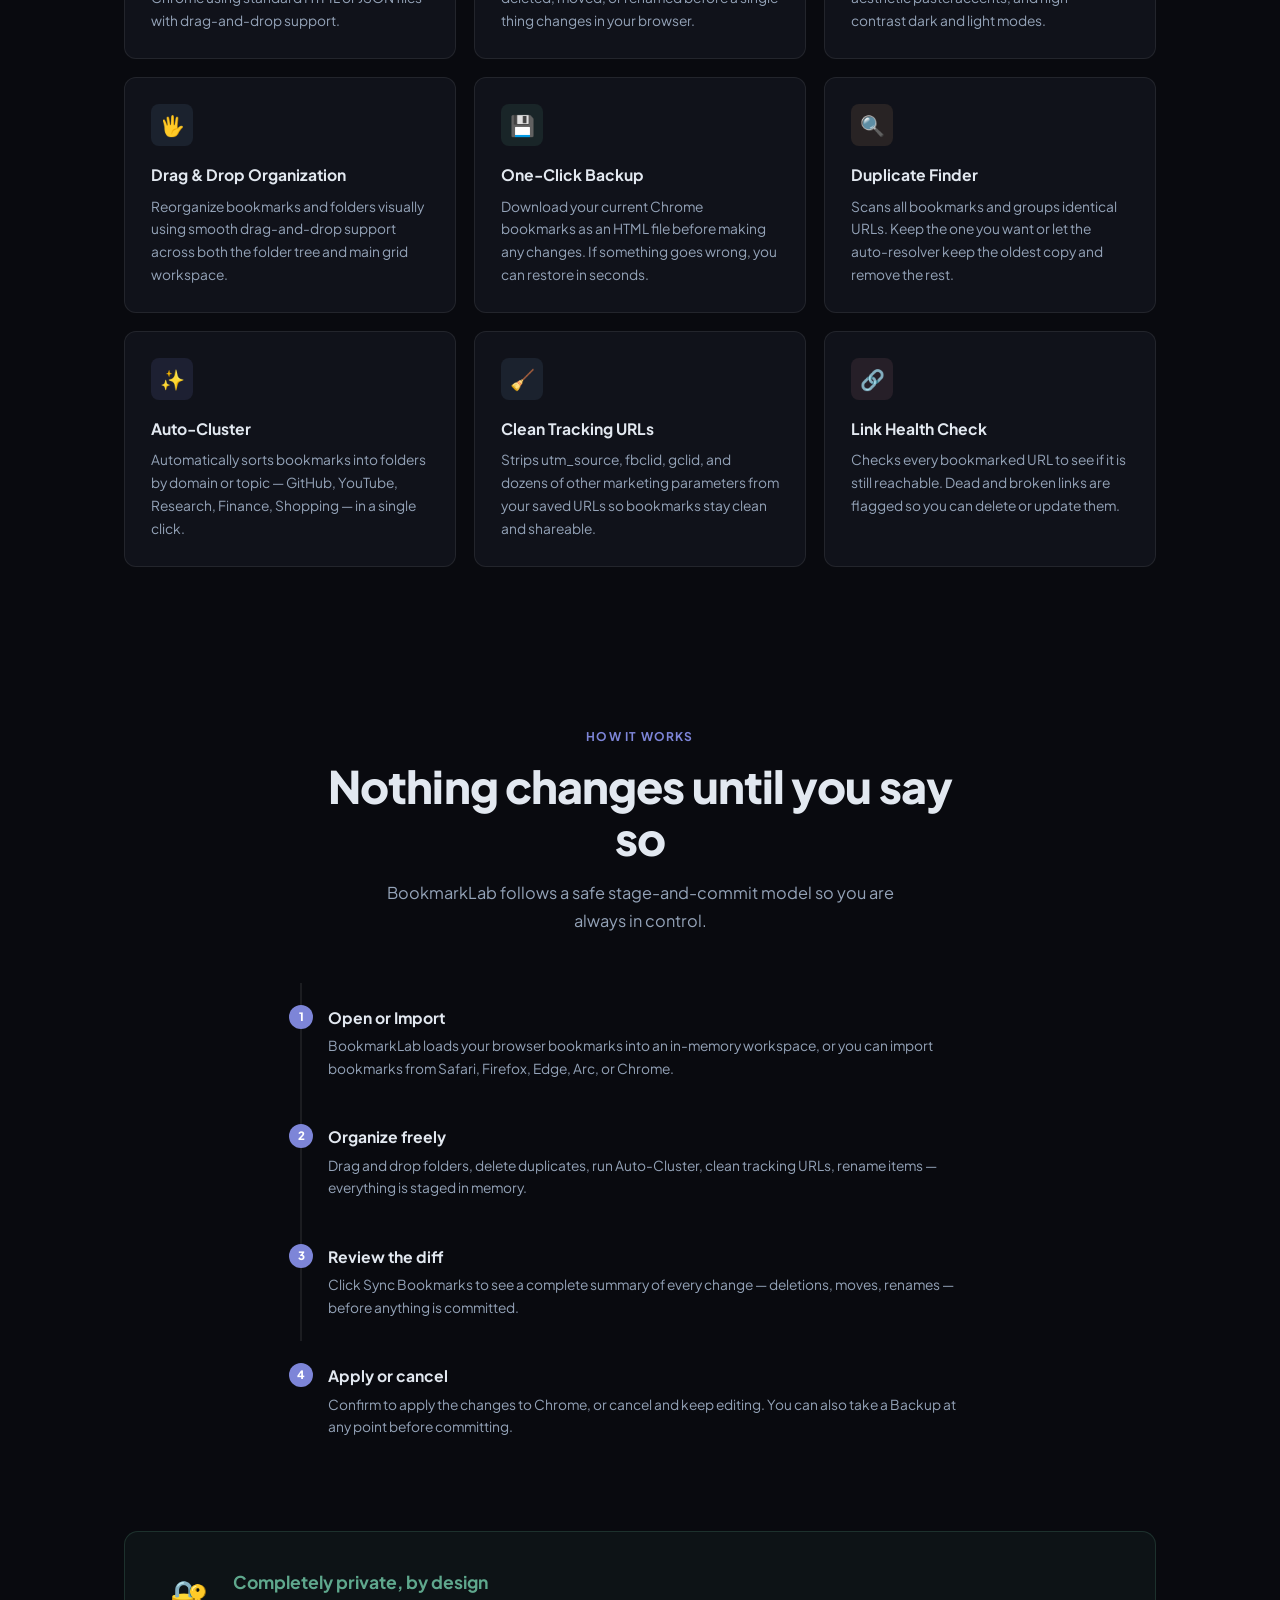
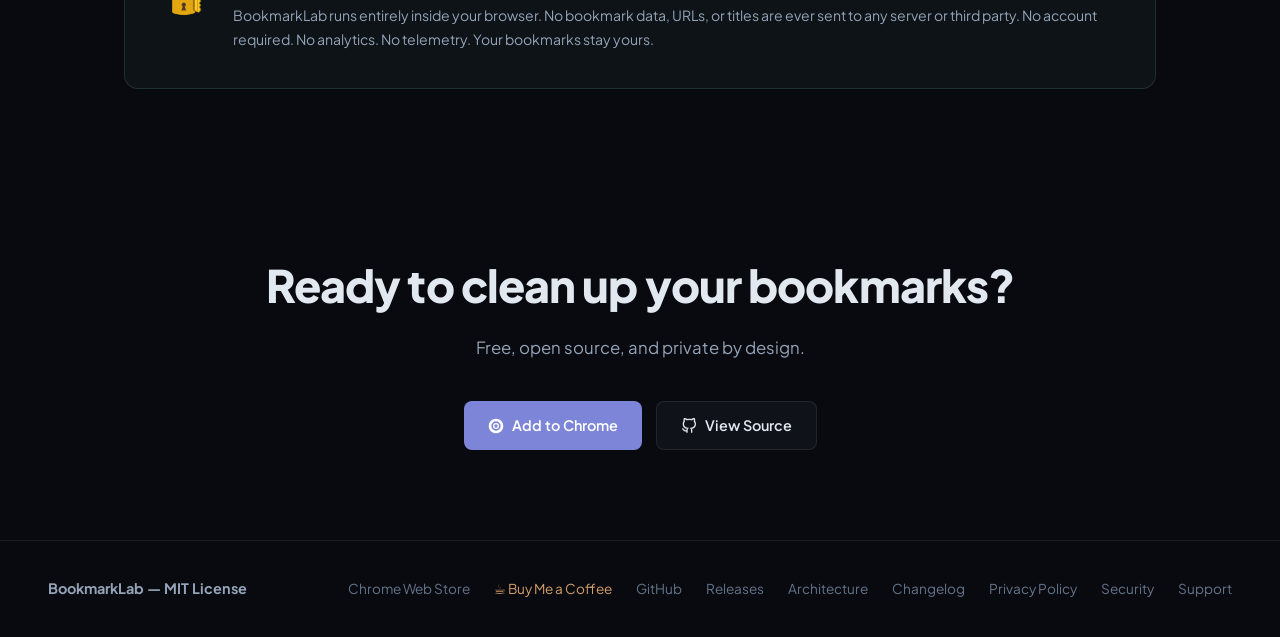
==== commit d6ac0e88: "update icon" ====
--- a/docs/index.html
+++ b/docs/index.html
@@ -57,7 +57,9 @@
       font-weight: 700; font-size: 1.02rem; color: var(--text);
       text-decoration: none;
     }
-    .nav-brand svg { color: var(--pastel-primary); }
+    .nav-brand svg { width: 26px; height: 26px; flex-shrink: 0; }
+    .nav-brand .logo-tile { fill: #2B2D2A; }
+    .nav-brand .logo-ribbon { fill: var(--pastel-primary); }
     .nav-links { display: flex; gap: 28px; }
     .nav-links a {
       font-size: 0.85rem; color: var(--sub);
@@ -335,8 +337,9 @@
   <!-- Nav -->
   <nav>
     <a class="nav-brand" href="#">
-      <svg width="22" height="22" viewBox="0 0 24 24" fill="none" stroke="currentColor" stroke-width="2.2" stroke-linecap="round" stroke-linejoin="round">
-        <path d="m19 21-7-4-7 4V5a2 2 0 0 1 2-2h10a2 2 0 0 1 2 2v16z"/>
+      <svg width="26" height="26" viewBox="130 130 768 768" fill="none" xmlns="http://www.w3.org/2000/svg">
+        <path class="logo-tile" fill="#2B2D2A" d="M282.151 141.207C291.786 140.545 305.557 140.889 315.428 140.889L374.283 140.906L556.369 140.911L684.73 140.918L720.703 140.888C733.162 140.879 745.12 140.648 757.49 142.655C829.034 154.265 883.894 216.582 885.049 289.354C885.207 299.277 885.3 309.178 885.362 319.092C885.482 342.14 885.484 365.189 885.371 388.237L885.338 561.174L885.184 686.166C885.093 717.323 887.623 748.333 877.836 778.272C857.794 839.587 809.516 876.657 746.101 884.379C745.172 884.476 744.241 884.56 743.309 884.631C733.605 885.382 720.912 885.021 710.948 885.017L658.028 885.012L488.055 885.005L348.899 884.964L309.32 885.005C294.341 885.023 281.655 885.378 266.755 882.79C239.149 877.929 213.397 865.614 192.284 847.176C162.414 821.168 143.986 784.444 140.986 744.952C140.168 733.709 140.499 719.841 140.496 708.399L140.49 649.413L140.461 464.135L140.448 340.745L140.424 304.613C140.421 290.909 140.038 280.915 142.358 267.214C146.88 240.1 158.763 214.748 176.709 193.926C204.284 162.084 240.189 144.252 282.151 141.207Z"/>
+        <path class="logo-ribbon" fill="var(--pastel-primary)" d="M361.332 298.153L361.987 298.119C381.853 297.185 407.778 297.865 427.893 297.864L550.249 297.869L625.846 297.95C638.609 297.932 651.955 297.72 664.716 298.158C669.124 298.66 673.466 300.885 676.7 303.877C680.948 307.807 683.087 313.669 683.154 319.409C683.511 350.145 683.293 380.885 683.227 411.623L683.262 560.206L683.295 656.699L683.318 685.905C683.36 696.396 685.26 710.953 677.613 718.856C674.049 722.606 669.08 724.695 663.907 724.618C661.588 724.589 657.568 723.694 655.869 722.209C649.002 716.206 641.742 708.657 635.274 702.213L588.973 655.9L547.448 614.42C535.871 602.961 523.61 591.196 512.515 579.285C488.486 604.37 461.586 630.302 436.843 655.103L398.052 693.898C389.472 702.524 376.566 716.526 366.401 724.008C363.896 725.852 355.822 724.192 352.841 722.341C341.635 715.384 342.211 703.881 342.582 692.385C342.705 686.355 342.592 679.934 342.598 673.847L342.579 596.349L342.566 412.368L342.673 350.435C342.686 340.638 342.516 330.833 342.621 321.036C342.753 308.648 349.025 300.509 361.332 298.153Z"/>
       </svg>
       BookmarkLab
     </a>
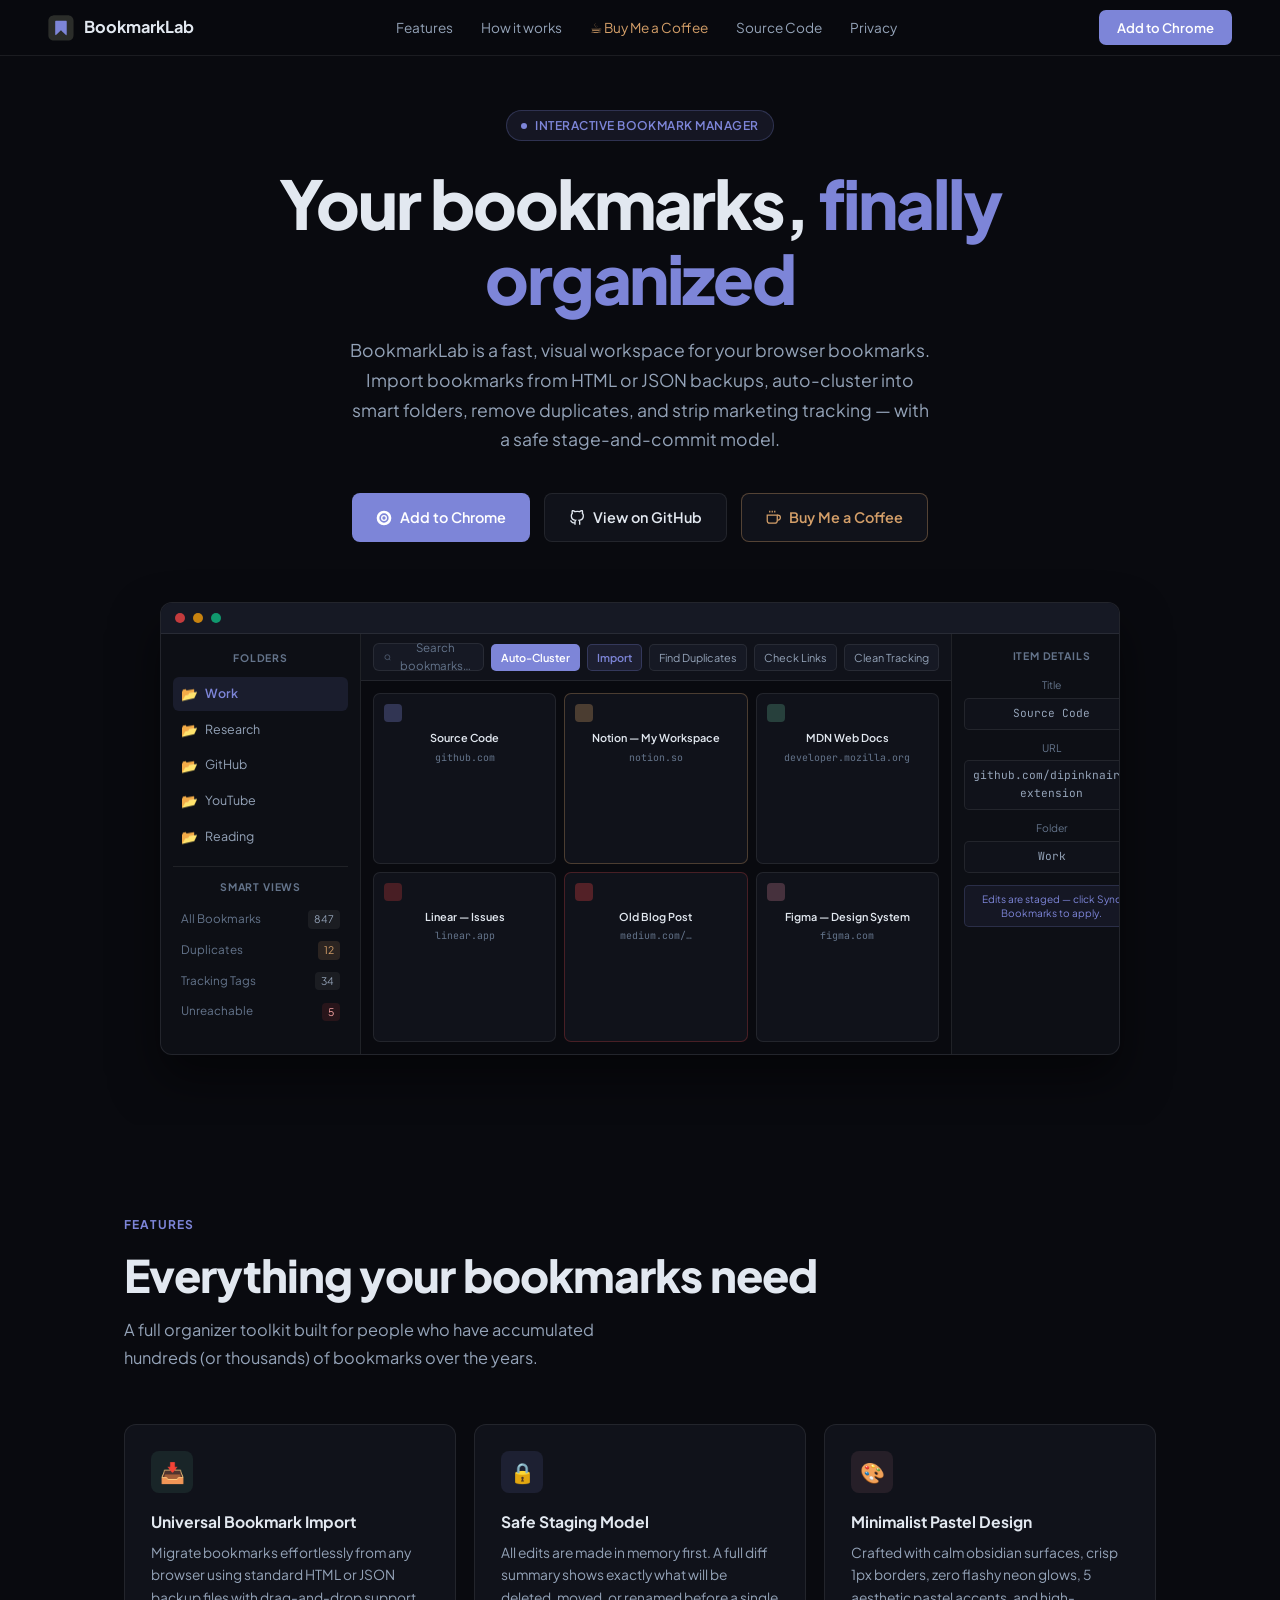
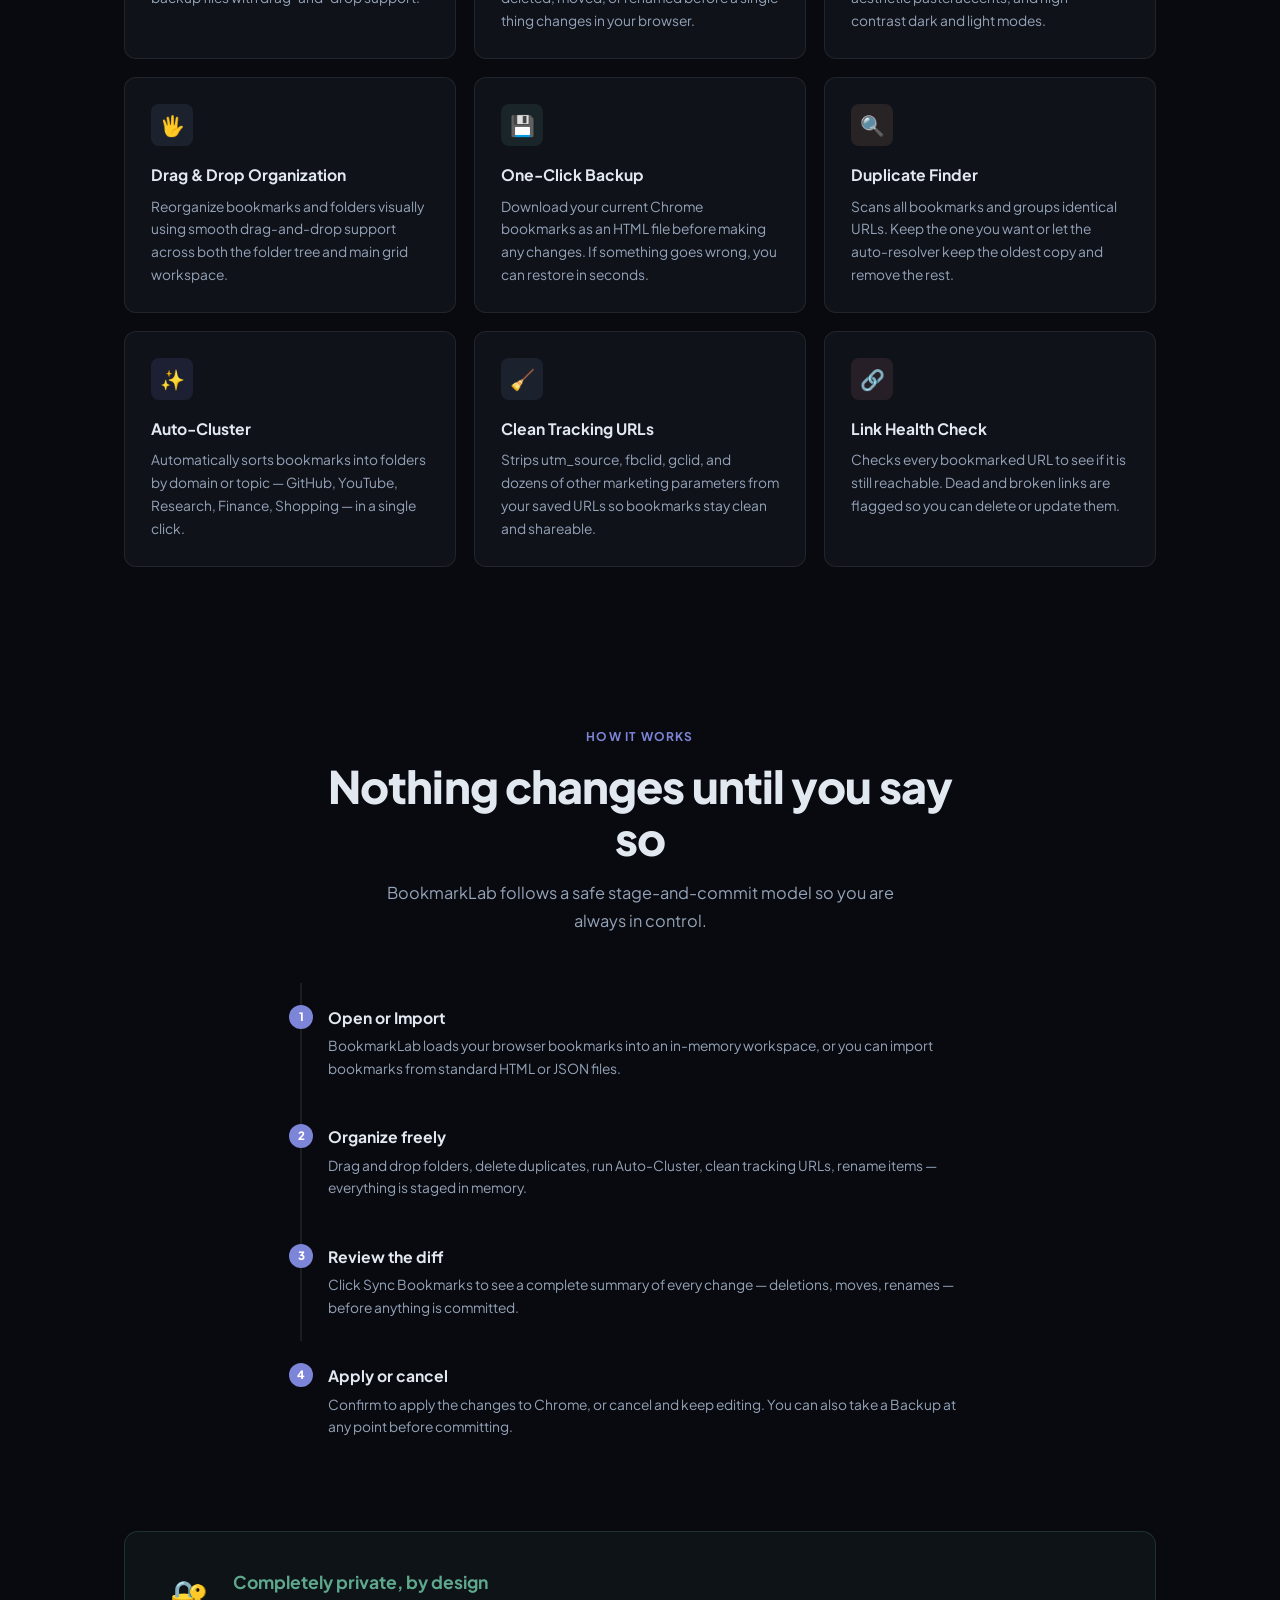
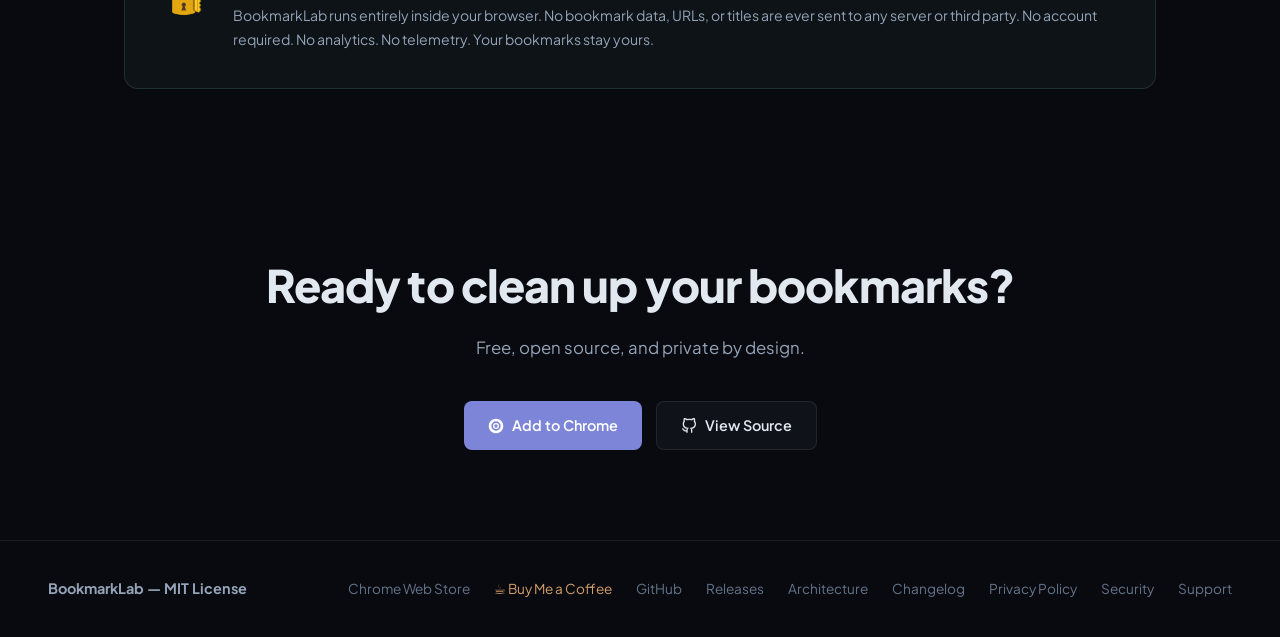
==== commit 13721e34: "feadback from chrome dev review" ====
--- a/docs/index.html
+++ b/docs/index.html
@@ -358,7 +358,7 @@
     <div class="hero-badge"><span></span> Interactive Bookmark Manager</div>
     <h1>Your bookmarks, <em>finally organized</em></h1>
     <p class="hero-sub">
-      BookmarkLab is a fast, visual workspace for your browser bookmarks. Import from Safari, Firefox, Edge, Arc, or Chrome, auto-cluster into smart folders, remove duplicates, and strip marketing tracking — with a safe stage-and-commit model.
+      BookmarkLab is a fast, visual workspace for your browser bookmarks. Import bookmarks from HTML or JSON backups, auto-cluster into smart folders, remove duplicates, and strip marketing tracking — with a safe stage-and-commit model.
     </p>
     <div class="hero-buttons">
       <a class="btn-primary" href="https://chromewebstore.google.com/detail/bookmarklab/lppfdghjnnndidlpfddfngijmfbfkflm" target="_blank">
@@ -472,8 +472,8 @@
     <div class="features-grid">
       <div class="feature-card">
         <div class="feature-icon sage">📥</div>
-        <h3>Cross-Browser Import</h3>
-        <p>Migrate bookmarks effortlessly from Safari, Firefox, Edge, Arc, Brave, Opera, or Chrome using standard HTML or JSON files with drag-and-drop support.</p>
+        <h3>Universal Bookmark Import</h3>
+        <p>Migrate bookmarks effortlessly from any browser using standard HTML or JSON backup files with drag-and-drop support.</p>
       </div>
       <div class="feature-card">
         <div class="feature-icon lavender">🔒</div>
@@ -529,7 +529,7 @@
         <div class="step" data-n="1">
           <div class="step-body">
             <h4>Open or Import</h4>
-            <p>BookmarkLab loads your browser bookmarks into an in-memory workspace, or you can import bookmarks from Safari, Firefox, Edge, Arc, or Chrome.</p>
+            <p>BookmarkLab loads your browser bookmarks into an in-memory workspace, or you can import bookmarks from standard HTML or JSON files.</p>
           </div>
         </div>
         <div class="step" data-n="2">
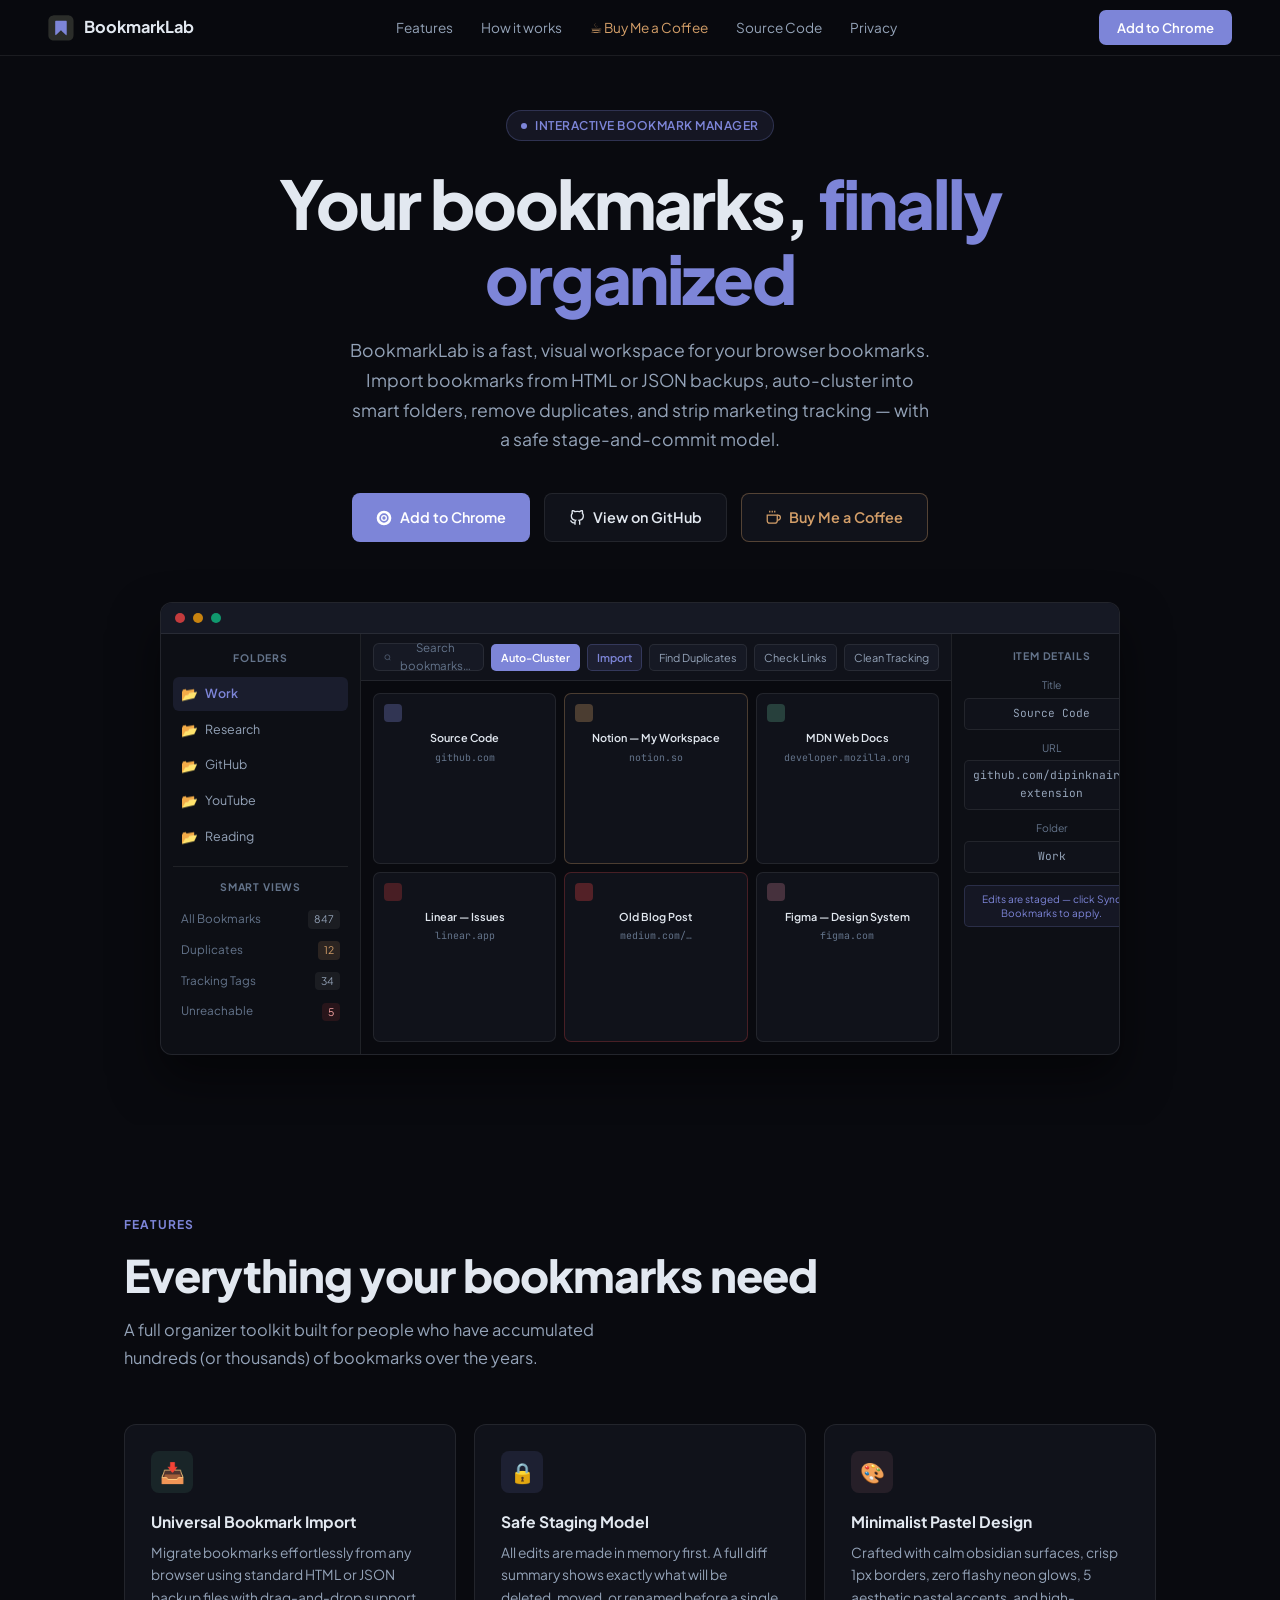
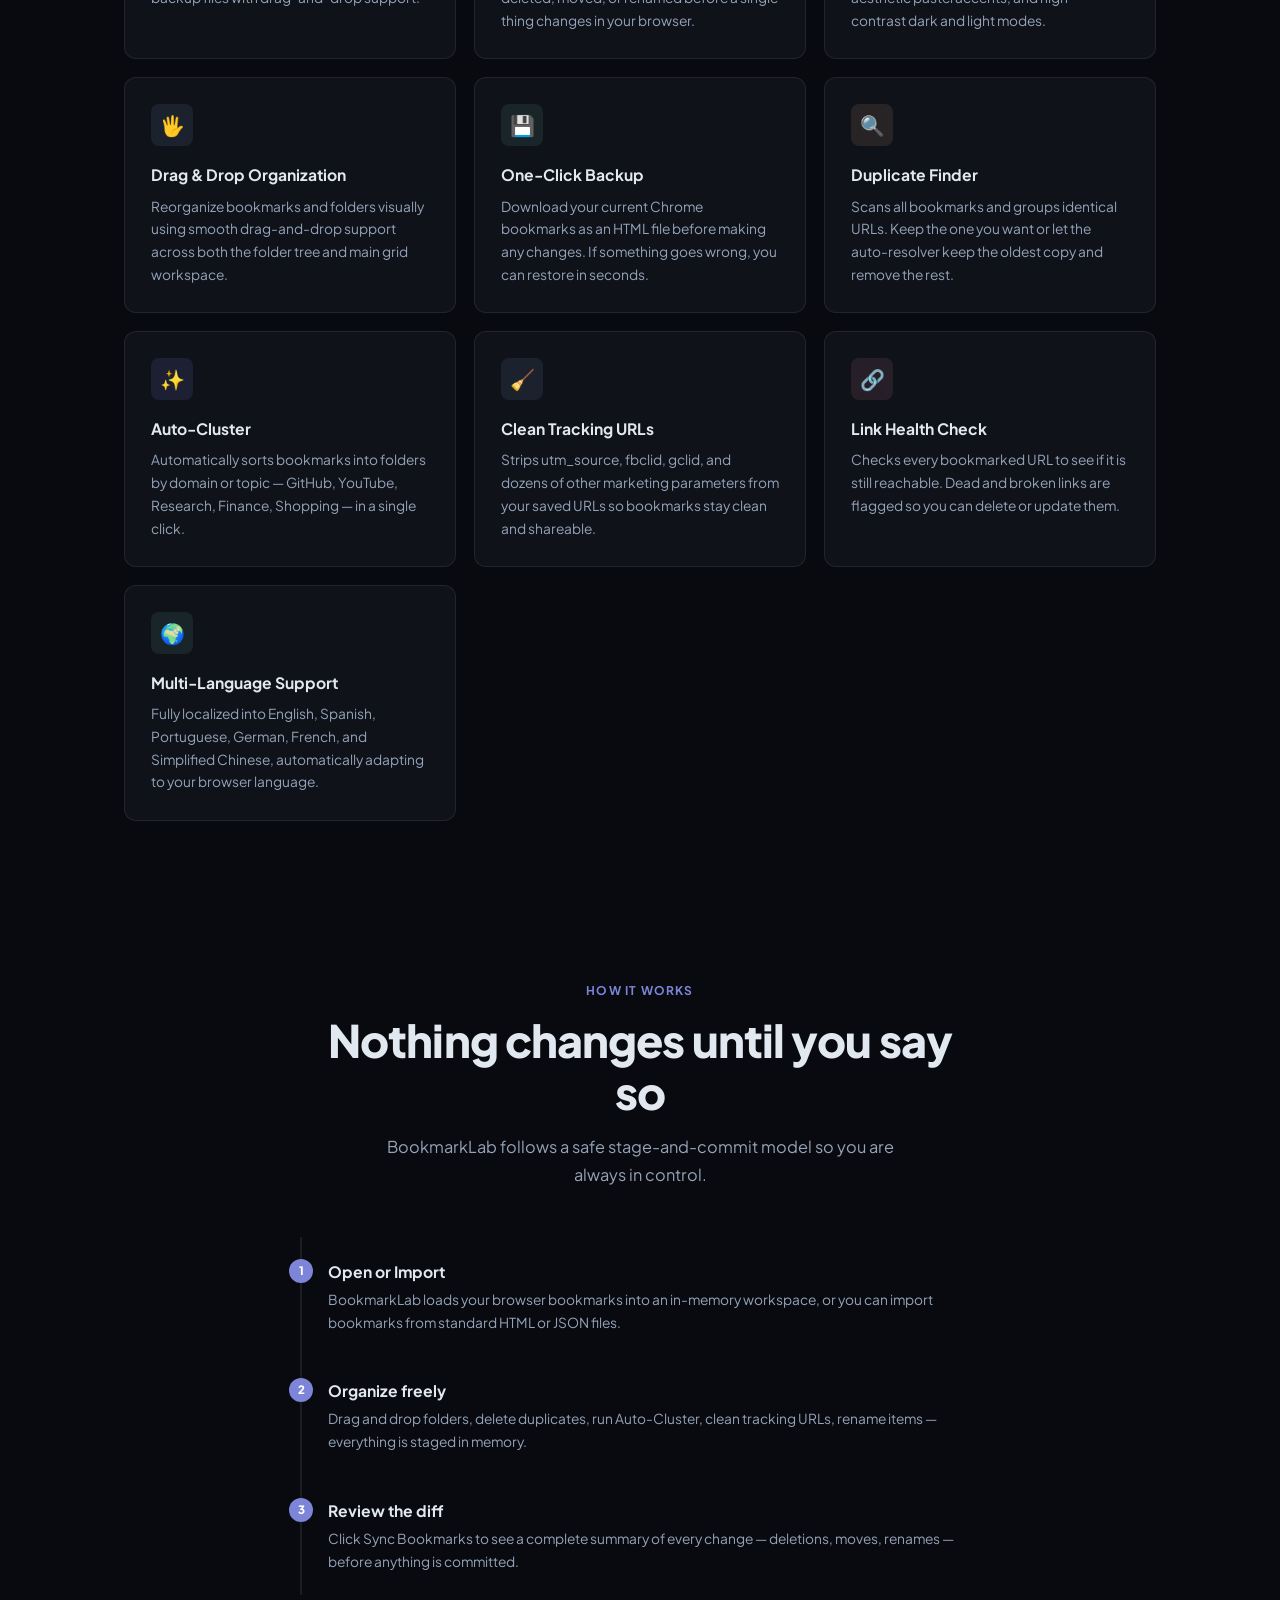
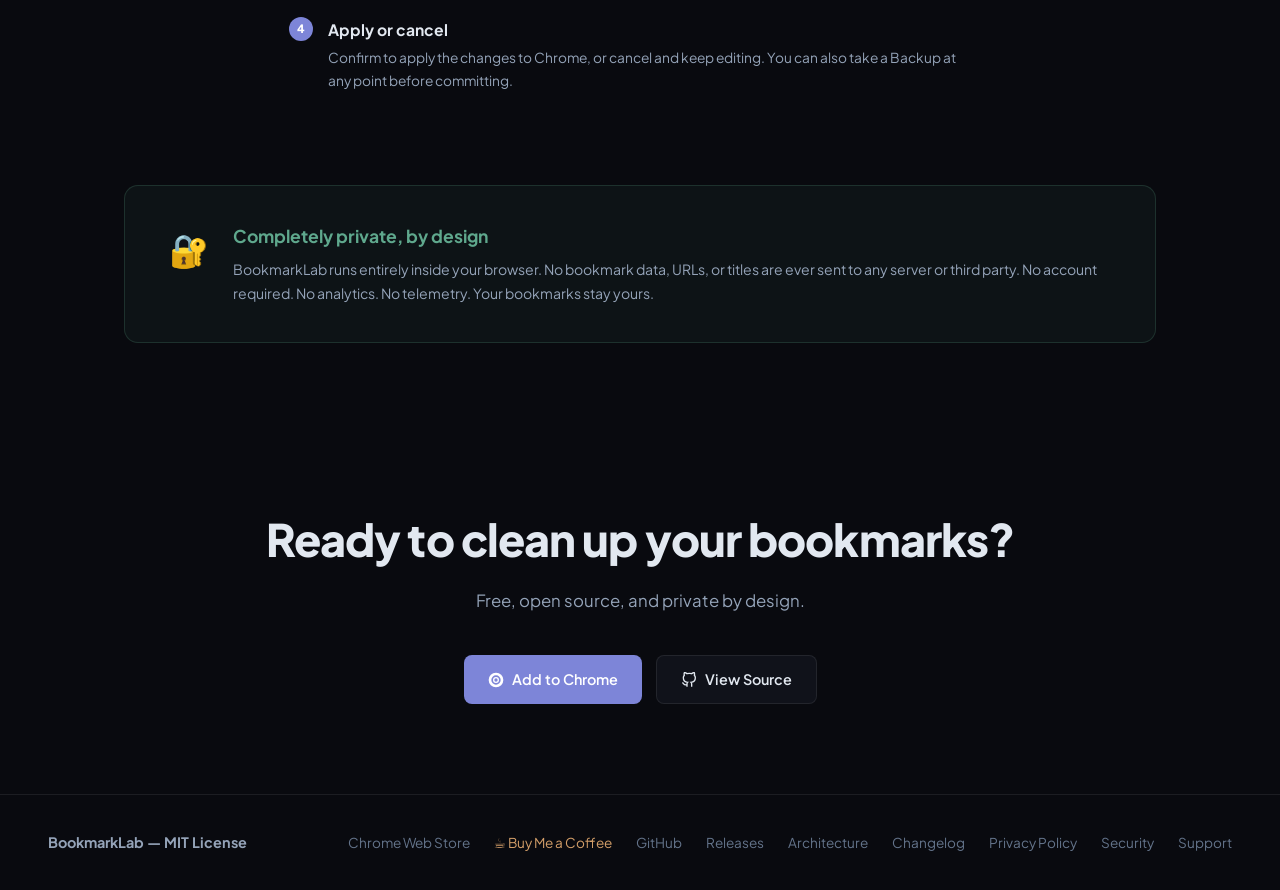
==== commit 42690b17: "internationalization" ====
--- a/docs/index.html
+++ b/docs/index.html
@@ -515,6 +515,11 @@
         <h3>Link Health Check</h3>
         <p>Checks every bookmarked URL to see if it is still reachable. Dead and broken links are flagged so you can delete or update them.</p>
       </div>
+      <div class="feature-card">
+        <div class="feature-icon sage">🌍</div>
+        <h3>Multi-Language Support</h3>
+        <p>Fully localized into English, Spanish, Portuguese, German, French, and Simplified Chinese, automatically adapting to your browser language.</p>
+      </div>
     </div>
   </section>
 
